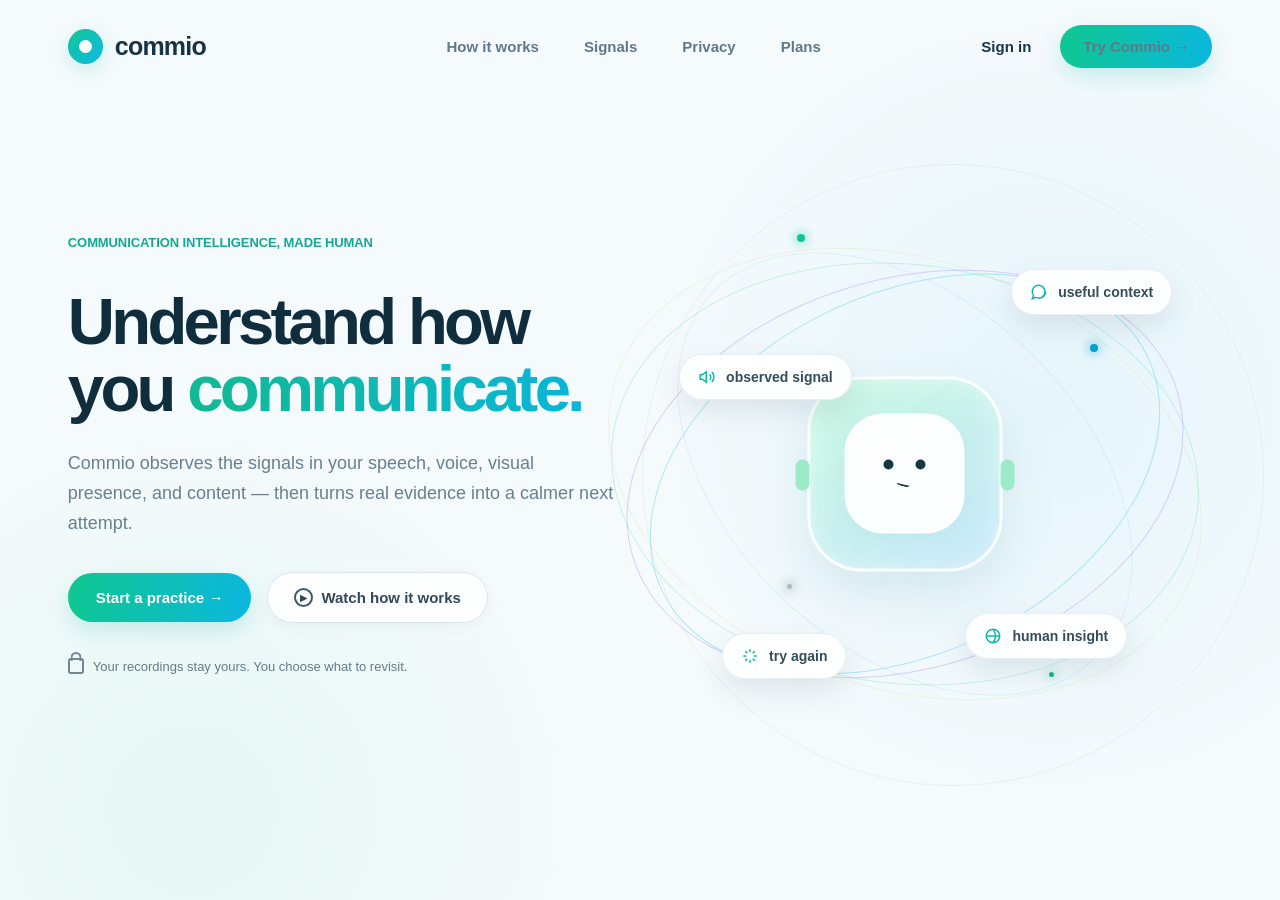
==== index.html @ 73429f64 "awel index" ====
<!DOCTYPE html>
<html lang="en">
<head>
  <meta charset="UTF-8" />
  <meta name="viewport" content="width=device-width, initial-scale=1.0" />

  <title>Commio — Communication Intelligence</title>

  <style>
    /* =========================================================
       RESET
    ========================================================= */

    * {
      margin: 0;
      padding: 0;
      box-sizing: border-box;
    }

    html {
      scroll-behavior: smooth;
    }

    body {
      font-family:
        Inter,
        -apple-system,
        BlinkMacSystemFont,
        "Segoe UI",
        Roboto,
        Helvetica,
        Arial,
        sans-serif;

      background: #f4f9fc;
      color: #102d3d;
      min-height: 100vh;
      overflow-x: hidden;
    }

    button,
    a {
      font: inherit;
    }

    button {
      border: none;
    }

    a {
      text-decoration: none;
      color: inherit;
    }


    /* =========================================================
       PAGE BACKGROUND
    ========================================================= */

    .page {
      min-height: 100vh;
      position: relative;
      overflow: hidden;

      background:
        radial-gradient(
          circle at 82% 45%,
          rgba(116, 210, 247, 0.12),
          transparent 34%
        ),
        radial-gradient(
          circle at 15% 90%,
          rgba(53, 220, 168, 0.08),
          transparent 28%
        ),
        #f5fafc;
    }


    /* =========================================================
       NAVIGATION
    ========================================================= */

    .navbar {
      height: 92px;
      width: 100%;

      display: flex;
      align-items: center;
      justify-content: space-between;

      padding: 0 5.3%;

      position: relative;
      z-index: 20;
    }

    .logo {
      display: flex;
      align-items: center;
      gap: 12px;

      font-size: 25px;
      font-weight: 750;
      letter-spacing: -0.8px;

      color: #173445;
    }

    .logo-mark {
      width: 35px;
      height: 35px;

      border-radius: 50%;

      background: linear-gradient(
        135deg,
        #10c796,
        #10b8e4
      );

      display: flex;
      align-items: center;
      justify-content: center;

      box-shadow:
        0 6px 18px rgba(18, 188, 173, 0.2);
    }

    .logo-mark::after {
      content: "";
      width: 13px;
      height: 13px;

      border-radius: 50%;
      background: white;
    }

    .nav-center {
      display: flex;
      align-items: center;
      gap: 45px;

      margin-left: 80px;
    }

    .nav-center a,
    .nav-right a {
      color: #617887;
      font-size: 15px;
      font-weight: 550;

      transition:
        color 0.2s ease,
        transform 0.2s ease;
    }

    .nav-center a:hover,
    .nav-right .signin:hover {
      color: #13aeae;
      transform: translateY(-1px);
    }

    .nav-right {
      display: flex;
      align-items: center;
      gap: 29px;
    }

    .nav-right .signin {
      color: #183547;
      font-weight: 650;
    }


    /* =========================================================
       BUTTONS
    ========================================================= */

    .btn {
      display: inline-flex;
      align-items: center;
      justify-content: center;
      gap: 8px;

      border-radius: 999px;

      cursor: pointer;

      transition:
        transform 0.2s ease,
        box-shadow 0.2s ease;
    }

    .btn:hover {
      transform: translateY(-2px);
    }

    .btn-primary {
      color: white;

      background: linear-gradient(
        100deg,
        #0fc78f 0%,
        #0bb7df 100%
      );

      box-shadow:
        0 9px 22px rgba(14, 183, 175, 0.19);
    }

    .btn-primary:hover {
      box-shadow:
        0 13px 30px rgba(14, 183, 175, 0.27);
    }

    .nav-cta {
      padding: 13px 23px;
      font-size: 14px;
      font-weight: 700;
    }


    /* =========================================================
       HERO
    ========================================================= */

    .hero {
      width: 100%;
      min-height: calc(100vh - 92px);

      display: grid;
      grid-template-columns: 48% 52%;
      align-items: center;

      padding:
        25px 5.3%
        70px;

      position: relative;
    }

    .hero-content {
      position: relative;
      z-index: 5;

      max-width: 700px;

      padding-bottom: 40px;
    }

    .eyebrow {
      display: inline-block;

      margin-bottom: 38px;

      color: #12a993;

      font-size: 13px;
      font-weight: 800;

      letter-spacing: -0.1px;
      text-transform: uppercase;
    }

    .hero-title {
      color: #102d3d;

      font-size: clamp(
        54px,
        5.1vw,
        76px
      );

      line-height: 1.03;

      letter-spacing: -3.7px;

      font-weight: 760;

      max-width: 680px;

      margin-bottom: 27px;
    }

    .hero-title .highlight {
      background:
        linear-gradient(
          90deg,
          #13b992 0%,
          #08b6d7 100%
        );

      -webkit-background-clip: text;
      background-clip: text;

      -webkit-text-fill-color: transparent;
    }

    .hero-description {
      color: #68808e;

      font-size: 18px;
      line-height: 1.65;

      max-width: 670px;

      margin-bottom: 34px;
    }

    .hero-actions {
      display: flex;
      align-items: center;
      gap: 16px;

      margin-bottom: 35px;
    }

    .start-btn {
      padding: 16px 28px;

      font-size: 15px;
      font-weight: 700;
    }

    .watch-btn {
      padding: 15px 26px;

      background: rgba(255,255,255,0.8);

      color: #304957;

      border: 1px solid #d9e5eb;

      box-shadow:
        0 4px 14px rgba(38, 70, 86, 0.05);

      font-size: 15px;
      font-weight: 650;
    }

    .watch-btn:hover {
      box-shadow:
        0 8px 22px rgba(38, 70, 86, 0.09);
    }

    .play-icon {
      width: 19px;
      height: 19px;

      border-radius: 50%;

      border: 2px solid #405965;

      display: inline-flex;
      align-items: center;
      justify-content: center;

      font-size: 9px;
    }

    .privacy-note {
      display: flex;
      align-items: center;
      gap: 9px;

      color: #657b88;

      font-size: 13px;
    }

    .lock-icon {
      width: 16px;
      height: 16px;

      position: relative;

      border: 2px solid #718691;
      border-radius: 3px;
    }

    .lock-icon::before {
      content: "";

      position: absolute;

      width: 7px;
      height: 7px;

      border: 2px solid #718691;
      border-bottom: 0;

      border-radius: 7px 7px 0 0;

      left: 50%;
      top: -8px;

      transform: translateX(-50%);
    }


    /* =========================================================
       VISUAL / ORBIT
    ========================================================= */

    .hero-visual {
      height: 690px;

      position: relative;

      display: flex;
      align-items: center;
      justify-content: center;

      z-index: 2;
    }

    .orbit-system {
      width: 690px;
      height: 690px;

      position: relative;

      transform: translateX(-10px);
    }

    /* large subtle background circle */

    .orbit-system::before {
      content: "";

      position: absolute;

      width: 620px;
      height: 620px;

      border-radius: 50%;

      left: 35px;
      top: 35px;

      border: 1px solid rgba(180, 211, 222, 0.25);
    }

    /* =========================================================
       ORBIT LINES
    ========================================================= */

    .orbit {
      position: absolute;

      left: 50%;
      top: 50%;

      border-radius: 50%;

      transform:
        translate(-50%, -50%)
        rotate(-22deg);

      border: 1.5px solid;
    }

    .orbit-1 {
      width: 540px;
      height: 360px;

      border-color: rgba(70, 201, 238, 0.4);

      transform:
        translate(-50%, -50%)
        rotate(-26deg);
    }

    .orbit-2 {
      width: 570px;
      height: 390px;

      border-color: rgba(161, 115, 242, 0.32);

      transform:
        translate(-50%, -50%)
        rotate(-17deg);
    }

    .orbit-3 {
      width: 590px;
      height: 420px;

      border-color: rgba(57, 210, 160, 0.23);

      transform:
        translate(-50%, -50%)
        rotate(7deg);
    }

    .orbit-4 {
      width: 610px;
      height: 430px;

      border-color: rgba(201, 215, 122, 0.21);

      transform:
        translate(-50%, -50%)
        rotate(19deg);
    }

    .orbit-5 {
      width: 530px;
      height: 350px;

      border-color: rgba(107, 196, 238, 0.17);

      transform:
        translate(-50%, -50%)
        rotate(43deg);
    }


    /* =========================================================
       ORBIT DOTS
    ========================================================= */

    .dot {
      width: 8px;
      height: 8px;

      position: absolute;

      border-radius: 50%;

      box-shadow:
        0 0 12px currentColor;
    }

    .dot-green {
      color: #0fc69a;
      background: #0fc69a;

      top: 105px;
      left: 190px;
    }

    .dot-blue {
      color: #079fd4;
      background: #079fd4;

      top: 215px;
      right: 104px;
    }

    .dot-small {
      width: 5px;
      height: 5px;

      color: #0db98d;
      background: #0db98d;

      right: 148px;
      bottom: 142px;
    }

    .dot-gray {
      width: 5px;
      height: 5px;

      background: #aabdc6;

      left: 180px;
      bottom: 230px;
    }


    /* =========================================================
       BOT
    ========================================================= */

    .bot {
      width: 195px;
      height: 195px;

      position: absolute;

      top: 50%;
      left: 50%;

      transform:
        translate(-50%, -50%);

      border-radius: 54px;

      background:
        linear-gradient(
          145deg,
          rgba(199, 249, 225, 0.96),
          rgba(197, 231, 250, 0.98)
        );

      border: 3px solid rgba(255,255,255,0.92);

      box-shadow:
        0 22px 50px rgba(81, 165, 184, 0.18),
        inset 0 0 25px rgba(255,255,255,0.45);

      display: flex;
      align-items: center;
      justify-content: center;
    }

    .bot-face {
      width: 120px;
      height: 120px;

      border-radius: 38px;

      background: rgba(255,255,255,0.92);

      display: flex;
      align-items: center;
      justify-content: center;

      position: relative;

      box-shadow:
        0 4px 15px rgba(71, 133, 149, 0.06);
    }

    .eye {
      position: absolute;

      width: 10px;
      height: 10px;

      border-radius: 50%;

      background: #173644;

      top: 46px;
    }

    .eye.left {
      left: 39px;
    }

    .eye.right {
      right: 39px;
    }

    .mouth {
      position: absolute;

      width: 14px;
      height: 5px;

      top: 68px;
      left: 52px;

      border-bottom: 2px solid #173644;

      transform: rotate(13deg);

      border-radius: 50%;
    }

    .bot-ear {
      position: absolute;

      width: 14px;
      height: 31px;

      top: 80px;

      border-radius: 9px;

      background: #9cebc8;
    }

    .bot-ear.left {
      left: -15px;
    }

    .bot-ear.right {
      right: -15px;
    }


    /* =========================================================
       FLOATING LABELS
    ========================================================= */

    .floating-label {
      position: absolute;

      display: flex;
      align-items: center;
      gap: 10px;

      padding: 13px 18px;

      border-radius: 999px;

      background: rgba(255,255,255,0.9);

      border: 1px solid rgba(226,236,241,0.8);

      box-shadow:
        0 12px 28px rgba(61, 94, 108, 0.12);

      backdrop-filter: blur(10px);

      color: #354c59;

      font-size: 14px;
      font-weight: 650;

      white-space: nowrap;

      z-index: 10;

      animation: float 5s ease-in-out infinite;
    }

    .floating-label svg {
      width: 18px;
      height: 18px;

      stroke: #0db8a5;
    }

    .label-signal {
      left: 72px;
      top: 225px;

      animation-delay: -1s;
    }

    .label-context {
      right: 30px;
      top: 140px;

      animation-delay: -2s;
    }

    .label-again {
      left: 115px;
      bottom: 140px;

      animation-delay: -3s;
    }

    .label-insight {
      right: 75px;
      bottom: 160px;

      animation-delay: -4s;
    }

    @keyframes float {
      0%, 100% {
        transform: translateY(0);
      }

      50% {
        transform: translateY(-7px);
      }
    }


    /* =========================================================
       MOBILE MENU
    ========================================================= */

    .mobile-menu {
      display: none;

      width: 42px;
      height: 42px;

      border-radius: 50%;

      background: white;

      border: 1px solid #dce8ed;

      align-items: center;
      justify-content: center;

      cursor: pointer;
    }

    .mobile-menu span,
    .mobile-menu span::before,
    .mobile-menu span::after {
      content: "";

      display: block;

      width: 18px;
      height: 2px;

      background: #294655;

      position: relative;
    }

    .mobile-menu span::before {
      position: absolute;
      top: -6px;
    }

    .mobile-menu span::after {
      position: absolute;
      top: 6px;
    }


    /* =========================================================
       RESPONSIVE
    ========================================================= */

    @media (max-width: 1200px) {

      .navbar {
        padding: 0 4%;
      }

      .hero {
        padding-left: 4%;
        padding-right: 4%;
      }

      .hero-title {
        font-size: 58px;
      }

      .hero-visual {
        transform: scale(0.85);
        transform-origin: center;
        margin-left: -50px;
      }

      .nav-center {
        gap: 28px;
        margin-left: 20px;
      }
    }


    @media (max-width: 950px) {

      .navbar {
        height: 78px;
      }

      .nav-center,
      .nav-right .signin {
        display: none;
      }

      .nav-right {
        margin-left: auto;
      }

      .mobile-menu {
        display: flex;
      }

      .hero {
        grid-template-columns: 1fr;

        padding-top: 60px;

        text-align: center;
      }

      .hero-content {
        max-width: 760px;

        margin: 0 auto;

        padding-bottom: 0;
      }

      .hero-title {
        margin-left: auto;
        margin-right: auto;

        font-size: clamp(48px, 8vw, 68px);
      }

      .hero-description {
        margin-left: auto;
        margin-right: auto;
      }

      .hero-actions {
        justify-content: center;
      }

      .privacy-note {
        justify-content: center;
      }

      .hero-visual {
        height: 550px;

        margin-top: -10px;
        margin-left: 0;

        transform: scale(0.82);
      }
    }


    @media (max-width: 600px) {

      .navbar {
        padding: 0 22px;
      }

      .logo {
        font-size: 21px;
      }

      .logo-mark {
        width: 31px;
        height: 31px;
      }

      .nav-cta {
        padding: 11px 17px;
        font-size: 13px;
      }

      .hero {
        padding:
          45px 22px
          50px;
      }

      .eyebrow {
        margin-bottom: 25px;

        font-size: 11px;
      }

      .hero-title {
        font-size: 45px;
        letter-spacing: -2.3px;
      }

      .hero-description {
        font-size: 16px;
      }

      .hero-actions {
        flex-direction: column;
      }

      .start-btn,
      .watch-btn {
        width: 100%;
        max-width: 310px;
      }

      .privacy-note {
        font-size: 12px;
      }

      .hero-visual {
        height: 430px;

        transform: scale(0.57);

        margin-top: -20px;
        margin-bottom: -50px;
      }

      .floating-label {
        font-size: 14px;
      }
    }
  </style>
</head>


<body>

  <div class="page">

    <!-- =====================================================
         NAVBAR
    ====================================================== -->

    <header class="navbar">

      <a href="#" class="logo">
        <span class="logo-mark"></span>
        <span>commio</span>
      </a>


      <nav class="nav-center">
        <a href="#how-it-works">How it works</a>
        <a href="#signals">Signals</a>
        <a href="#privacy">Privacy</a>
        <a href="#plans">Plans</a>
      </nav>


      <div class="nav-right">

        <a href="#signin" class="signin">
          Sign in
        </a>

        <a href="#start" class="btn btn-primary nav-cta">
          Try Commio →
        </a>

        <button class="mobile-menu" aria-label="Open menu">
          <span></span>
        </button>

      </div>

    </header>


    <!-- =====================================================
         HERO
    ====================================================== -->

    <main class="hero">

      <!-- LEFT SIDE -->

      <section class="hero-content">

        <div class="eyebrow">
          Communication intelligence, made human
        </div>


        <h1 class="hero-title">
          Understand how<br />
          you <span class="highlight">communicate.</span>
        </h1>


        <p class="hero-description">
          Commio observes the signals in your speech, voice,
          visual presence, and content — then turns real
          evidence into a calmer next attempt.
        </p>


        <div class="hero-actions">

          <a href="#start" class="btn btn-primary start-btn">
            Start a practice →
          </a>

          <button class="btn watch-btn" id="watchButton">
            <span class="play-icon">▶</span>
            Watch how it works
          </button>

        </div>


        <div class="privacy-note">

          <span class="lock-icon"></span>

          <span>
            Your recordings stay yours. You choose what to revisit.
          </span>

        </div>

      </section>



      <!-- RIGHT SIDE -->

      <section class="hero-visual">

        <div class="orbit-system">

          <!-- Orbit lines -->

          <div class="orbit orbit-1"></div>
          <div class="orbit orbit-2"></div>
          <div class="orbit orbit-3"></div>
          <div class="orbit orbit-4"></div>
          <div class="orbit orbit-5"></div>


          <!-- Dots -->

          <div class="dot dot-green"></div>
          <div class="dot dot-blue"></div>
          <div class="dot dot-small"></div>
          <div class="dot dot-gray"></div>


          <!-- AI CHARACTER -->

          <div class="bot">

            <div class="bot-ear left"></div>
            <div class="bot-ear right"></div>

            <div class="bot-face">

              <span class="eye left"></span>
              <span class="eye right"></span>

              <span class="mouth"></span>

            </div>

          </div>


          <!-- FLOATING SIGNAL -->

          <div class="floating-label label-signal">

            <svg
              viewBox="0 0 24 24"
              fill="none"
              stroke-width="2"
            >
              <path d="M11 5L6 9H3v6h3l5 4V5z"></path>
              <path d="M15.5 8.5a5 5 0 010 7"></path>
              <path d="M18.5 5.5a9 9 0 010 13"></path>
            </svg>

            <span>observed signal</span>

          </div>


          <!-- CONTEXT -->

          <div class="floating-label label-context">

            <svg
              viewBox="0 0 24 24"
              fill="none"
              stroke-width="2"
            >
              <path
                d="M21 11.5a8.38 8.38 0 01-9
                8.5 9.9 9.9 0 01-4-.8L3 21l1.8-4.2A8.5
                8.5 0 1112 20"
              ></path>

              <path d="M8 11h.01"></path>
              <path d="M12 11h.01"></path>
              <path d="M16 11h.01"></path>
            </svg>

            <span>useful context</span>

          </div>


          <!-- TRY AGAIN -->

          <div class="floating-label label-again">

            <svg
              viewBox="0 0 24 24"
              fill="none"
              stroke-width="2"
            >
              <path d="M12 3v4"></path>
              <path d="M12 17v4"></path>
              <path d="M3 12h4"></path>
              <path d="M17 12h4"></path>

              <path d="M5.6 5.6l2.8 2.8"></path>
              <path d="M15.6 15.6l2.8 2.8"></path>

              <path d="M18.4 5.6l-2.8 2.8"></path>
              <path d="M8.4 15.6l-2.8 2.8"></path>
            </svg>

            <span>try again</span>

          </div>


          <!-- HUMAN INSIGHT -->

          <div class="floating-label label-insight">

            <svg
              viewBox="0 0 24 24"
              fill="none"
              stroke-width="2"
            >
              <circle cx="12" cy="12" r="9"></circle>
              <path d="M3 12h18"></path>
              <path d="M12 3a14 14 0 010 18"></path>
            </svg>

            <span>human insight</span>

          </div>

        </div>

      </section>

    </main>

  </div>



  <!-- =======================================================
       JAVASCRIPT
  ======================================================== -->

  <script>

    // -------------------------------------------------------
    // Watch button
    // -------------------------------------------------------

    const watchButton =
      document.getElementById("watchButton");

    watchButton.addEventListener("click", () => {

      alert(
        "The product walkthrough would open here."
      );

    });


    // -------------------------------------------------------
    // Mobile menu
    // -------------------------------------------------------

    const mobileMenu =
      document.querySelector(".mobile-menu");

    const navCenter =
      document.querySelector(".nav-center");

    mobileMenu.addEventListener("click", () => {

      if (navCenter.style.display === "flex") {

        navCenter.style.display = "";

      } else {

        navCenter.style.display = "flex";

        navCenter.style.position = "absolute";
        navCenter.style.top = "78px";
        navCenter.style.left = "20px";
        navCenter.style.right = "20px";

        navCenter.style.padding = "20px";

        navCenter.style.borderRadius = "18px";

        navCenter.style.flexDirection = "column";
        navCenter.style.gap = "20px";

        navCenter.style.background =
          "rgba(255,255,255,0.95)";

        navCenter.style.boxShadow =
          "0 15px 40px rgba(30,70,90,0.12)";

      }

    });


    // -------------------------------------------------------
    // Small interactive movement on the orbit system
    // -------------------------------------------------------

    const orbitSystem =
      document.querySelector(".orbit-system");

    const labels =
      document.querySelectorAll(".floating-label");

    document.addEventListener("mousemove", (event) => {

      const x =
        (event.clientX / window.innerWidth - 0.5);

      const y =
        (event.clientY / window.innerHeight - 0.5);

      if (window.innerWidth > 950) {

        orbitSystem.style.transform =
          `translateX(-10px)
           translate(${x * 8}px, ${y * 6}px)`;

        labels.forEach((label, index) => {

          const amount =
            (index + 1) * 1.2;

          label.style.marginLeft =
            `${x * amount}px`;

          label.style.marginTop =
            `${y * amount}px`;

        });

      }

    });

  </script>

</body>
</html>
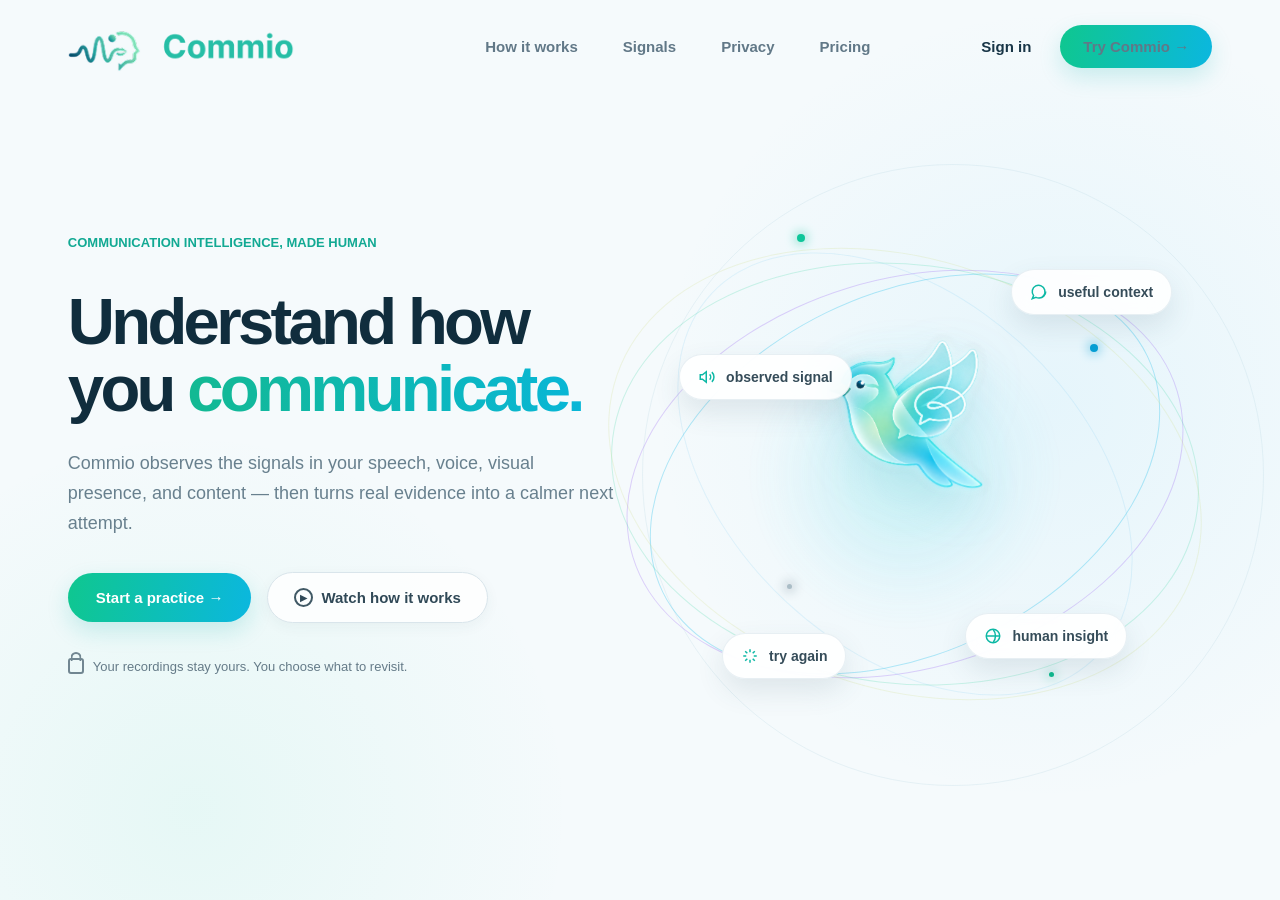
==== commit 70ae28ea: "laid out the pages(index,pricing,sign in,register and added logo in them) and linked them to dashboa" ====
--- a/index.html
+++ b/index.html
@@ -1,1335 +1,401 @@
 <!DOCTYPE html>
 <html lang="en">
+
 <head>
-  <meta charset="UTF-8" />
-  <meta name="viewport" content="width=device-width, initial-scale=1.0" />
-
-  <title>Commio — Communication Intelligence</title>
-
-  <style>
-    /* =========================================================
-       RESET
-    ========================================================= */
-
-    * {
-      margin: 0;
-      padding: 0;
-      box-sizing: border-box;
-    }
-
-    html {
-      scroll-behavior: smooth;
-    }
-
-    body {
-      font-family:
-        Inter,
-        -apple-system,
-        BlinkMacSystemFont,
-        "Segoe UI",
-        Roboto,
-        Helvetica,
-        Arial,
-        sans-serif;
-
-      background: #f4f9fc;
-      color: #102d3d;
-      min-height: 100vh;
-      overflow-x: hidden;
-    }
-
-    button,
-    a {
-      font: inherit;
-    }
-
-    button {
-      border: none;
-    }
-
-    a {
-      text-decoration: none;
-      color: inherit;
-    }
-
-
-    /* =========================================================
-       PAGE BACKGROUND
-    ========================================================= */
-
-    .page {
-      min-height: 100vh;
-      position: relative;
-      overflow: hidden;
-
-      background:
-        radial-gradient(
-          circle at 82% 45%,
-          rgba(116, 210, 247, 0.12),
-          transparent 34%
-        ),
-        radial-gradient(
-          circle at 15% 90%,
-          rgba(53, 220, 168, 0.08),
-          transparent 28%
-        ),
-        #f5fafc;
-    }
-
-
-    /* =========================================================
-       NAVIGATION
-    ========================================================= */
-
-    .navbar {
-      height: 92px;
-      width: 100%;
-
-      display: flex;
-      align-items: center;
-      justify-content: space-between;
-
-      padding: 0 5.3%;
-
-      position: relative;
-      z-index: 20;
-    }
-
-    .logo {
-      display: flex;
-      align-items: center;
-      gap: 12px;
-
-      font-size: 25px;
-      font-weight: 750;
-      letter-spacing: -0.8px;
-
-      color: #173445;
-    }
-
-    .logo-mark {
-      width: 35px;
-      height: 35px;
-
-      border-radius: 50%;
-
-      background: linear-gradient(
-        135deg,
-        #10c796,
-        #10b8e4
-      );
-
-      display: flex;
-      align-items: center;
-      justify-content: center;
-
-      box-shadow:
-        0 6px 18px rgba(18, 188, 173, 0.2);
-    }
-
-    .logo-mark::after {
-      content: "";
-      width: 13px;
-      height: 13px;
-
-      border-radius: 50%;
-      background: white;
-    }
-
-    .nav-center {
-      display: flex;
-      align-items: center;
-      gap: 45px;
-
-      margin-left: 80px;
-    }
-
-    .nav-center a,
-    .nav-right a {
-      color: #617887;
-      font-size: 15px;
-      font-weight: 550;
-
-      transition:
-        color 0.2s ease,
-        transform 0.2s ease;
-    }
-
-    .nav-center a:hover,
-    .nav-right .signin:hover {
-      color: #13aeae;
-      transform: translateY(-1px);
-    }
-
-    .nav-right {
-      display: flex;
-      align-items: center;
-      gap: 29px;
-    }
-
-    .nav-right .signin {
-      color: #183547;
-      font-weight: 650;
-    }
-
-
-    /* =========================================================
-       BUTTONS
-    ========================================================= */
-
-    .btn {
-      display: inline-flex;
-      align-items: center;
-      justify-content: center;
-      gap: 8px;
-
-      border-radius: 999px;
-
-      cursor: pointer;
-
-      transition:
-        transform 0.2s ease,
-        box-shadow 0.2s ease;
-    }
-
-    .btn:hover {
-      transform: translateY(-2px);
-    }
-
-    .btn-primary {
-      color: white;
-
-      background: linear-gradient(
-        100deg,
-        #0fc78f 0%,
-        #0bb7df 100%
-      );
-
-      box-shadow:
-        0 9px 22px rgba(14, 183, 175, 0.19);
-    }
-
-    .btn-primary:hover {
-      box-shadow:
-        0 13px 30px rgba(14, 183, 175, 0.27);
-    }
-
-    .nav-cta {
-      padding: 13px 23px;
-      font-size: 14px;
-      font-weight: 700;
-    }
-
-
-    /* =========================================================
-       HERO
-    ========================================================= */
-
-    .hero {
-      width: 100%;
-      min-height: calc(100vh - 92px);
-
-      display: grid;
-      grid-template-columns: 48% 52%;
-      align-items: center;
-
-      padding:
-        25px 5.3%
-        70px;
-
-      position: relative;
-    }
-
-    .hero-content {
-      position: relative;
-      z-index: 5;
-
-      max-width: 700px;
-
-      padding-bottom: 40px;
-    }
-
-    .eyebrow {
-      display: inline-block;
-
-      margin-bottom: 38px;
-
-      color: #12a993;
-
-      font-size: 13px;
-      font-weight: 800;
-
-      letter-spacing: -0.1px;
-      text-transform: uppercase;
-    }
-
-    .hero-title {
-      color: #102d3d;
-
-      font-size: clamp(
-        54px,
-        5.1vw,
-        76px
-      );
-
-      line-height: 1.03;
-
-      letter-spacing: -3.7px;
-
-      font-weight: 760;
-
-      max-width: 680px;
-
-      margin-bottom: 27px;
-    }
-
-    .hero-title .highlight {
-      background:
-        linear-gradient(
-          90deg,
-          #13b992 0%,
-          #08b6d7 100%
-        );
-
-      -webkit-background-clip: text;
-      background-clip: text;
-
-      -webkit-text-fill-color: transparent;
-    }
-
-    .hero-description {
-      color: #68808e;
-
-      font-size: 18px;
-      line-height: 1.65;
-
-      max-width: 670px;
-
-      margin-bottom: 34px;
-    }
-
-    .hero-actions {
-      display: flex;
-      align-items: center;
-      gap: 16px;
-
-      margin-bottom: 35px;
-    }
-
-    .start-btn {
-      padding: 16px 28px;
-
-      font-size: 15px;
-      font-weight: 700;
-    }
-
-    .watch-btn {
-      padding: 15px 26px;
-
-      background: rgba(255,255,255,0.8);
-
-      color: #304957;
-
-      border: 1px solid #d9e5eb;
-
-      box-shadow:
-        0 4px 14px rgba(38, 70, 86, 0.05);
-
-      font-size: 15px;
-      font-weight: 650;
-    }
-
-    .watch-btn:hover {
-      box-shadow:
-        0 8px 22px rgba(38, 70, 86, 0.09);
-    }
-
-    .play-icon {
-      width: 19px;
-      height: 19px;
-
-      border-radius: 50%;
-
-      border: 2px solid #405965;
-
-      display: inline-flex;
-      align-items: center;
-      justify-content: center;
-
-      font-size: 9px;
-    }
-
-    .privacy-note {
-      display: flex;
-      align-items: center;
-      gap: 9px;
-
-      color: #657b88;
-
-      font-size: 13px;
-    }
-
-    .lock-icon {
-      width: 16px;
-      height: 16px;
-
-      position: relative;
-
-      border: 2px solid #718691;
-      border-radius: 3px;
-    }
-
-    .lock-icon::before {
-      content: "";
-
-      position: absolute;
-
-      width: 7px;
-      height: 7px;
-
-      border: 2px solid #718691;
-      border-bottom: 0;
-
-      border-radius: 7px 7px 0 0;
-
-      left: 50%;
-      top: -8px;
-
-      transform: translateX(-50%);
-    }
-
-
-    /* =========================================================
-       VISUAL / ORBIT
-    ========================================================= */
-
-    .hero-visual {
-      height: 690px;
-
-      position: relative;
-
-      display: flex;
-      align-items: center;
-      justify-content: center;
-
-      z-index: 2;
-    }
-
-    .orbit-system {
-      width: 690px;
-      height: 690px;
-
-      position: relative;
-
-      transform: translateX(-10px);
-    }
-
-    /* large subtle background circle */
-
-    .orbit-system::before {
-      content: "";
-
-      position: absolute;
-
-      width: 620px;
-      height: 620px;
-
-      border-radius: 50%;
-
-      left: 35px;
-      top: 35px;
-
-      border: 1px solid rgba(180, 211, 222, 0.25);
-    }
-
-    /* =========================================================
-       ORBIT LINES
-    ========================================================= */
-
-    .orbit {
-      position: absolute;
-
-      left: 50%;
-      top: 50%;
-
-      border-radius: 50%;
-
-      transform:
-        translate(-50%, -50%)
-        rotate(-22deg);
-
-      border: 1.5px solid;
-    }
-
-    .orbit-1 {
-      width: 540px;
-      height: 360px;
-
-      border-color: rgba(70, 201, 238, 0.4);
-
-      transform:
-        translate(-50%, -50%)
-        rotate(-26deg);
-    }
-
-    .orbit-2 {
-      width: 570px;
-      height: 390px;
-
-      border-color: rgba(161, 115, 242, 0.32);
-
-      transform:
-        translate(-50%, -50%)
-        rotate(-17deg);
-    }
-
-    .orbit-3 {
-      width: 590px;
-      height: 420px;
-
-      border-color: rgba(57, 210, 160, 0.23);
-
-      transform:
-        translate(-50%, -50%)
-        rotate(7deg);
-    }
-
-    .orbit-4 {
-      width: 610px;
-      height: 430px;
-
-      border-color: rgba(201, 215, 122, 0.21);
-
-      transform:
-        translate(-50%, -50%)
-        rotate(19deg);
-    }
-
-    .orbit-5 {
-      width: 530px;
-      height: 350px;
-
-      border-color: rgba(107, 196, 238, 0.17);
-
-      transform:
-        translate(-50%, -50%)
-        rotate(43deg);
-    }
-
-
-    /* =========================================================
-       ORBIT DOTS
-    ========================================================= */
-
-    .dot {
-      width: 8px;
-      height: 8px;
-
-      position: absolute;
-
-      border-radius: 50%;
-
-      box-shadow:
-        0 0 12px currentColor;
-    }
-
-    .dot-green {
-      color: #0fc69a;
-      background: #0fc69a;
-
-      top: 105px;
-      left: 190px;
-    }
-
-    .dot-blue {
-      color: #079fd4;
-      background: #079fd4;
-
-      top: 215px;
-      right: 104px;
-    }
-
-    .dot-small {
-      width: 5px;
-      height: 5px;
-
-      color: #0db98d;
-      background: #0db98d;
-
-      right: 148px;
-      bottom: 142px;
-    }
-
-    .dot-gray {
-      width: 5px;
-      height: 5px;
-
-      background: #aabdc6;
-
-      left: 180px;
-      bottom: 230px;
-    }
-
-
-    /* =========================================================
-       BOT
-    ========================================================= */
-
-    .bot {
-      width: 195px;
-      height: 195px;
-
-      position: absolute;
-
-      top: 50%;
-      left: 50%;
-
-      transform:
-        translate(-50%, -50%);
-
-      border-radius: 54px;
-
-      background:
-        linear-gradient(
-          145deg,
-          rgba(199, 249, 225, 0.96),
-          rgba(197, 231, 250, 0.98)
-        );
-
-      border: 3px solid rgba(255,255,255,0.92);
-
-      box-shadow:
-        0 22px 50px rgba(81, 165, 184, 0.18),
-        inset 0 0 25px rgba(255,255,255,0.45);
-
-      display: flex;
-      align-items: center;
-      justify-content: center;
-    }
-
-    .bot-face {
-      width: 120px;
-      height: 120px;
-
-      border-radius: 38px;
-
-      background: rgba(255,255,255,0.92);
-
-      display: flex;
-      align-items: center;
-      justify-content: center;
-
-      position: relative;
-
-      box-shadow:
-        0 4px 15px rgba(71, 133, 149, 0.06);
-    }
-
-    .eye {
-      position: absolute;
-
-      width: 10px;
-      height: 10px;
-
-      border-radius: 50%;
-
-      background: #173644;
-
-      top: 46px;
-    }
-
-    .eye.left {
-      left: 39px;
-    }
-
-    .eye.right {
-      right: 39px;
-    }
-
-    .mouth {
-      position: absolute;
-
-      width: 14px;
-      height: 5px;
-
-      top: 68px;
-      left: 52px;
-
-      border-bottom: 2px solid #173644;
-
-      transform: rotate(13deg);
-
-      border-radius: 50%;
-    }
-
-    .bot-ear {
-      position: absolute;
-
-      width: 14px;
-      height: 31px;
-
-      top: 80px;
-
-      border-radius: 9px;
-
-      background: #9cebc8;
-    }
-
-    .bot-ear.left {
-      left: -15px;
-    }
-
-    .bot-ear.right {
-      right: -15px;
-    }
-
-
-    /* =========================================================
-       FLOATING LABELS
-    ========================================================= */
-
-    .floating-label {
-      position: absolute;
-
-      display: flex;
-      align-items: center;
-      gap: 10px;
-
-      padding: 13px 18px;
-
-      border-radius: 999px;
-
-      background: rgba(255,255,255,0.9);
-
-      border: 1px solid rgba(226,236,241,0.8);
-
-      box-shadow:
-        0 12px 28px rgba(61, 94, 108, 0.12);
-
-      backdrop-filter: blur(10px);
-
-      color: #354c59;
-
-      font-size: 14px;
-      font-weight: 650;
-
-      white-space: nowrap;
-
-      z-index: 10;
-
-      animation: float 5s ease-in-out infinite;
-    }
-
-    .floating-label svg {
-      width: 18px;
-      height: 18px;
-
-      stroke: #0db8a5;
-    }
-
-    .label-signal {
-      left: 72px;
-      top: 225px;
-
-      animation-delay: -1s;
-    }
-
-    .label-context {
-      right: 30px;
-      top: 140px;
-
-      animation-delay: -2s;
-    }
-
-    .label-again {
-      left: 115px;
-      bottom: 140px;
-
-      animation-delay: -3s;
-    }
-
-    .label-insight {
-      right: 75px;
-      bottom: 160px;
-
-      animation-delay: -4s;
-    }
-
-    @keyframes float {
-      0%, 100% {
-        transform: translateY(0);
-      }
-
-      50% {
-        transform: translateY(-7px);
-      }
-    }
-
-
-    /* =========================================================
-       MOBILE MENU
-    ========================================================= */
-
-    .mobile-menu {
-      display: none;
-
-      width: 42px;
-      height: 42px;
-
-      border-radius: 50%;
-
-      background: white;
-
-      border: 1px solid #dce8ed;
-
-      align-items: center;
-      justify-content: center;
-
-      cursor: pointer;
-    }
-
-    .mobile-menu span,
-    .mobile-menu span::before,
-    .mobile-menu span::after {
-      content: "";
-
-      display: block;
-
-      width: 18px;
-      height: 2px;
-
-      background: #294655;
-
-      position: relative;
-    }
-
-    .mobile-menu span::before {
-      position: absolute;
-      top: -6px;
-    }
-
-    .mobile-menu span::after {
-      position: absolute;
-      top: 6px;
-    }
-
-
-    /* =========================================================
-       RESPONSIVE
-    ========================================================= */
-
-    @media (max-width: 1200px) {
-
-      .navbar {
-        padding: 0 4%;
-      }
-
-      .hero {
-        padding-left: 4%;
-        padding-right: 4%;
-      }
-
-      .hero-title {
-        font-size: 58px;
-      }
-
-      .hero-visual {
-        transform: scale(0.85);
-        transform-origin: center;
-        margin-left: -50px;
-      }
-
-      .nav-center {
-        gap: 28px;
-        margin-left: 20px;
-      }
-    }
-
-
-    @media (max-width: 950px) {
-
-      .navbar {
-        height: 78px;
-      }
-
-      .nav-center,
-      .nav-right .signin {
-        display: none;
-      }
-
-      .nav-right {
-        margin-left: auto;
-      }
-
-      .mobile-menu {
-        display: flex;
-      }
-
-      .hero {
-        grid-template-columns: 1fr;
-
-        padding-top: 60px;
-
-        text-align: center;
-      }
-
-      .hero-content {
-        max-width: 760px;
-
-        margin: 0 auto;
-
-        padding-bottom: 0;
-      }
-
-      .hero-title {
-        margin-left: auto;
-        margin-right: auto;
-
-        font-size: clamp(48px, 8vw, 68px);
-      }
-
-      .hero-description {
-        margin-left: auto;
-        margin-right: auto;
-      }
-
-      .hero-actions {
-        justify-content: center;
-      }
-
-      .privacy-note {
-        justify-content: center;
-      }
-
-      .hero-visual {
-        height: 550px;
-
-        margin-top: -10px;
-        margin-left: 0;
-
-        transform: scale(0.82);
-      }
-    }
-
-
-    @media (max-width: 600px) {
-
-      .navbar {
-        padding: 0 22px;
-      }
-
-      .logo {
-        font-size: 21px;
-      }
-
-      .logo-mark {
-        width: 31px;
-        height: 31px;
-      }
-
-      .nav-cta {
-        padding: 11px 17px;
-        font-size: 13px;
-      }
-
-      .hero {
-        padding:
-          45px 22px
-          50px;
-      }
-
-      .eyebrow {
-        margin-bottom: 25px;
-
-        font-size: 11px;
-      }
-
-      .hero-title {
-        font-size: 45px;
-        letter-spacing: -2.3px;
-      }
-
-      .hero-description {
-        font-size: 16px;
-      }
-
-      .hero-actions {
-        flex-direction: column;
-      }
-
-      .start-btn,
-      .watch-btn {
-        width: 100%;
-        max-width: 310px;
-      }
-
-      .privacy-note {
-        font-size: 12px;
-      }
-
-      .hero-visual {
-        height: 430px;
-
-        transform: scale(0.57);
-
-        margin-top: -20px;
-        margin-bottom: -50px;
-      }
-
-      .floating-label {
-        font-size: 14px;
-      }
-    }
-  </style>
+    <meta charset="UTF-8">
+    <meta name="viewport" content="width=device-width, initial-scale=1.0">
+
+    <title>Commio — Communication Intelligence</title>
+
+    <link rel="stylesheet" href="style.css">
 </head>
 
-
 <body>
 
-  <div class="page">
-
-    <!-- =====================================================
-         NAVBAR
-    ====================================================== -->
-
-    <header class="navbar">
-
-      <a href="#" class="logo">
-        <span class="logo-mark"></span>
-        <span>commio</span>
-      </a>
-
-
-      <nav class="nav-center">
-        <a href="#how-it-works">How it works</a>
-        <a href="#signals">Signals</a>
-        <a href="#privacy">Privacy</a>
-        <a href="#plans">Plans</a>
-      </nav>
-
-
-      <div class="nav-right">
-
-        <a href="#signin" class="signin">
-          Sign in
-        </a>
-
-        <a href="#start" class="btn btn-primary nav-cta">
-          Try Commio →
-        </a>
-
-        <button class="mobile-menu" aria-label="Open menu">
-          <span></span>
-        </button>
-
-      </div>
-
-    </header>
-
-
-    <!-- =====================================================
-         HERO
-    ====================================================== -->
-
-    <main class="hero">
-
-      <!-- LEFT SIDE -->
-
-      <section class="hero-content">
-
-        <div class="eyebrow">
-          Communication intelligence, made human
-        </div>
-
-
-        <h1 class="hero-title">
-          Understand how<br />
-          you <span class="highlight">communicate.</span>
-        </h1>
-
-
-        <p class="hero-description">
-          Commio observes the signals in your speech, voice,
-          visual presence, and content — then turns real
-          evidence into a calmer next attempt.
-        </p>
-
-
-        <div class="hero-actions">
-
-          <a href="#start" class="btn btn-primary start-btn">
-            Start a practice →
-          </a>
-
-          <button class="btn watch-btn" id="watchButton">
-            <span class="play-icon">▶</span>
-            Watch how it works
-          </button>
-
-        </div>
-
-
-        <div class="privacy-note">
-
-          <span class="lock-icon"></span>
-
-          <span>
-            Your recordings stay yours. You choose what to revisit.
-          </span>
-
-        </div>
-
-      </section>
-
-
-
-      <!-- RIGHT SIDE -->
-
-      <section class="hero-visual">
-
-        <div class="orbit-system">
-
-          <!-- Orbit lines -->
-
-          <div class="orbit orbit-1"></div>
-          <div class="orbit orbit-2"></div>
-          <div class="orbit orbit-3"></div>
-          <div class="orbit orbit-4"></div>
-          <div class="orbit orbit-5"></div>
-
-
-          <!-- Dots -->
-
-          <div class="dot dot-green"></div>
-          <div class="dot dot-blue"></div>
-          <div class="dot dot-small"></div>
-          <div class="dot dot-gray"></div>
-
-
-          <!-- AI CHARACTER -->
-
-          <div class="bot">
-
-            <div class="bot-ear left"></div>
-            <div class="bot-ear right"></div>
-
-            <div class="bot-face">
-
-              <span class="eye left"></span>
-              <span class="eye right"></span>
-
-              <span class="mouth"></span>
+    <div class="page">
+
+        <!-- =====================================================
+             NAVIGATION
+        ====================================================== -->
+
+        <header class="navbar">
+
+            <a href="index.html" class="logo">
+                <img src="logo.png" alt="Commio" class="site-logo">
+            </a>
+
+
+            <nav class="nav-center">
+
+                <a href="#how-it-works">
+                    How it works
+                </a>
+
+                <a href="#signals">
+                    Signals
+                </a>
+
+                <a href="#privacy">
+                    Privacy
+                </a>
+
+                <a href="pricing.html">
+                    Pricing
+                </a>
+
+            </nav>
+
+
+            <div class="nav-right">
+
+                <a href="signin.html" class="signin">
+                    Sign in
+                </a>
+
+                <a href="signin.html" class="btn btn-primary nav-cta">
+                    Try Commio →
+                </a>
+
+                <button
+                    class="mobile-menu"
+                    id="mobileMenu"
+                    aria-label="Open menu"
+                >
+                    <span></span>
+                </button>
 
             </div>
 
-          </div>
-
-
-          <!-- FLOATING SIGNAL -->
-
-          <div class="floating-label label-signal">
-
-            <svg
-              viewBox="0 0 24 24"
-              fill="none"
-              stroke-width="2"
-            >
-              <path d="M11 5L6 9H3v6h3l5 4V5z"></path>
-              <path d="M15.5 8.5a5 5 0 010 7"></path>
-              <path d="M18.5 5.5a9 9 0 010 13"></path>
-            </svg>
-
-            <span>observed signal</span>
-
-          </div>
-
-
-          <!-- CONTEXT -->
-
-          <div class="floating-label label-context">
-
-            <svg
-              viewBox="0 0 24 24"
-              fill="none"
-              stroke-width="2"
-            >
-              <path
-                d="M21 11.5a8.38 8.38 0 01-9
-                8.5 9.9 9.9 0 01-4-.8L3 21l1.8-4.2A8.5
-                8.5 0 1112 20"
-              ></path>
-
-              <path d="M8 11h.01"></path>
-              <path d="M12 11h.01"></path>
-              <path d="M16 11h.01"></path>
-            </svg>
-
-            <span>useful context</span>
-
-          </div>
-
-
-          <!-- TRY AGAIN -->
-
-          <div class="floating-label label-again">
-
-            <svg
-              viewBox="0 0 24 24"
-              fill="none"
-              stroke-width="2"
-            >
-              <path d="M12 3v4"></path>
-              <path d="M12 17v4"></path>
-              <path d="M3 12h4"></path>
-              <path d="M17 12h4"></path>
-
-              <path d="M5.6 5.6l2.8 2.8"></path>
-              <path d="M15.6 15.6l2.8 2.8"></path>
-
-              <path d="M18.4 5.6l-2.8 2.8"></path>
-              <path d="M8.4 15.6l-2.8 2.8"></path>
-            </svg>
-
-            <span>try again</span>
-
-          </div>
-
-
-          <!-- HUMAN INSIGHT -->
-
-          <div class="floating-label label-insight">
-
-            <svg
-              viewBox="0 0 24 24"
-              fill="none"
-              stroke-width="2"
-            >
-              <circle cx="12" cy="12" r="9"></circle>
-              <path d="M3 12h18"></path>
-              <path d="M12 3a14 14 0 010 18"></path>
-            </svg>
-
-            <span>human insight</span>
-
-          </div>
-
-        </div>
-
-      </section>
-
-    </main>
-
-  </div>
-
-
-
-  <!-- =======================================================
-       JAVASCRIPT
-  ======================================================== -->
-
-  <script>
-
-    // -------------------------------------------------------
-    // Watch button
-    // -------------------------------------------------------
-
-    const watchButton =
-      document.getElementById("watchButton");
-
-    watchButton.addEventListener("click", () => {
-
-      alert(
-        "The product walkthrough would open here."
-      );
-
-    });
-
-
-    // -------------------------------------------------------
-    // Mobile menu
-    // -------------------------------------------------------
-
-    const mobileMenu =
-      document.querySelector(".mobile-menu");
-
-    const navCenter =
-      document.querySelector(".nav-center");
-
-    mobileMenu.addEventListener("click", () => {
-
-      if (navCenter.style.display === "flex") {
-
-        navCenter.style.display = "";
-
-      } else {
-
-        navCenter.style.display = "flex";
-
-        navCenter.style.position = "absolute";
-        navCenter.style.top = "78px";
-        navCenter.style.left = "20px";
-        navCenter.style.right = "20px";
-
-        navCenter.style.padding = "20px";
-
-        navCenter.style.borderRadius = "18px";
-
-        navCenter.style.flexDirection = "column";
-        navCenter.style.gap = "20px";
-
-        navCenter.style.background =
-          "rgba(255,255,255,0.95)";
-
-        navCenter.style.boxShadow =
-          "0 15px 40px rgba(30,70,90,0.12)";
-
-      }
-
-    });
-
-
-    // -------------------------------------------------------
-    // Small interactive movement on the orbit system
-    // -------------------------------------------------------
-
-    const orbitSystem =
-      document.querySelector(".orbit-system");
-
-    const labels =
-      document.querySelectorAll(".floating-label");
-
-    document.addEventListener("mousemove", (event) => {
-
-      const x =
-        (event.clientX / window.innerWidth - 0.5);
-
-      const y =
-        (event.clientY / window.innerHeight - 0.5);
-
-      if (window.innerWidth > 950) {
-
-        orbitSystem.style.transform =
-          `translateX(-10px)
-           translate(${x * 8}px, ${y * 6}px)`;
-
-        labels.forEach((label, index) => {
-
-          const amount =
-            (index + 1) * 1.2;
-
-          label.style.marginLeft =
-            `${x * amount}px`;
-
-          label.style.marginTop =
-            `${y * amount}px`;
-
-        });
-
-      }
-
-    });
-
-  </script>
+        </header>
+
+
+
+        <!-- =====================================================
+             HERO
+        ====================================================== -->
+
+        <main class="hero">
+
+
+            <!-- =================================================
+                 LEFT SIDE
+            ================================================== -->
+
+            <section class="hero-content">
+
+                <div class="eyebrow">
+                    COMMUNICATION INTELLIGENCE, MADE HUMAN
+                </div>
+
+
+                <h1 class="hero-title">
+
+                    Understand how<br>
+
+                    you
+                    <span class="highlight">
+                        communicate.
+                    </span>
+
+                </h1>
+
+
+                <p class="hero-description">
+
+                    Commio observes the signals in your speech,
+                    voice, visual presence, and content — then
+                    turns real evidence into a calmer next attempt.
+
+                </p>
+
+
+                <div class="hero-actions">
+
+                    <a
+                        href="#start"
+                        class="btn btn-primary start-btn"
+                    >
+                        Start a practice →
+                    </a>
+
+
+                    <button
+                        class="btn watch-btn"
+                        id="watchButton"
+                    >
+
+                        <span class="play-icon">
+                            ▶
+                        </span>
+
+                        Watch how it works
+
+                    </button>
+
+                </div>
+
+
+                <div class="privacy-note">
+
+                    <span class="lock-icon"></span>
+
+                    <span>
+                        Your recordings stay yours.
+                        You choose what to revisit.
+                    </span>
+
+                </div>
+
+            </section>
+
+
+
+            <!-- =================================================
+                 RIGHT SIDE — INTERACTIVE BIRD
+            ================================================== -->
+
+            <section class="hero-visual">
+
+                <div class="orbit-system">
+
+
+                    <!-- =========================================
+                         ORBIT LINES
+                    ========================================== -->
+
+                    <div class="orbit orbit-1"></div>
+
+                    <div class="orbit orbit-2"></div>
+
+                    <div class="orbit orbit-3"></div>
+
+                    <div class="orbit orbit-4"></div>
+
+                    <div class="orbit orbit-5"></div>
+
+
+
+                    <!-- =========================================
+                         ORBIT DOTS
+                    ========================================== -->
+
+                    <div class="dot dot-green"></div>
+
+                    <div class="dot dot-blue"></div>
+
+                    <div class="dot dot-small"></div>
+
+                    <div class="dot dot-gray"></div>
+
+
+
+                    <!-- =========================================
+                         BIRD
+                    ========================================== -->
+
+                    <div
+                        class="bird-character"
+                        id="birdCharacter"
+                    >
+
+                        <div class="bird-glow"></div>
+
+
+                        <!-- Main bird -->
+
+                        <img
+                            src="commio-bird.png"
+                            class="bird-base"
+                            alt="Commio bird"
+                        >
+
+
+                        <!-- Extra copies used to create
+                             the wing animation -->
+
+                        <img
+                            src="commio-bird.png"
+                            class="bird-wing bird-wing-back"
+                            alt=""
+                            aria-hidden="true"
+                        >
+
+                        <img
+                            src="commio-bird.png"
+                            class="bird-wing bird-wing-front"
+                            alt=""
+                            aria-hidden="true"
+                        >
+
+                    </div>
+
+
+
+                    <!-- =========================================
+                         FLOATING LABEL — OBSERVED SIGNAL
+                    ========================================== -->
+
+                    <div class="floating-label label-signal">
+
+                        <svg
+                            viewBox="0 0 24 24"
+                            fill="none"
+                            stroke="currentColor"
+                            stroke-width="2"
+                        >
+
+                            <path
+                                d="M11 5L6 9H3v6h3l5 4V5z"
+                            ></path>
+
+                            <path
+                                d="M15.5 8.5a5 5 0 010 7"
+                            ></path>
+
+                            <path
+                                d="M18.5 5.5a9 9 0 010 13"
+                            ></path>
+
+                        </svg>
+
+                        <span>
+                            observed signal
+                        </span>
+
+                    </div>
+
+
+
+                    <!-- =========================================
+                         FLOATING LABEL — USEFUL CONTEXT
+                    ========================================== -->
+
+                    <div class="floating-label label-context">
+
+                        <svg
+                            viewBox="0 0 24 24"
+                            fill="none"
+                            stroke="currentColor"
+                            stroke-width="2"
+                        >
+
+                            <path
+                                d="M21 11.5a8.38 8.38 0 01-9
+                                8.5 9.9 9.9 0 01-4-.8L3 21l1.8-4.2A8.5
+                                8.5 0 1112 20"
+                            ></path>
+
+                            <path d="M8 11h.01"></path>
+
+                            <path d="M12 11h.01"></path>
+
+                            <path d="M16 11h.01"></path>
+
+                        </svg>
+
+                        <span>
+                            useful context
+                        </span>
+
+                    </div>
+
+
+
+                    <!-- =========================================
+                         FLOATING LABEL — TRY AGAIN
+                    ========================================== -->
+
+                    <div class="floating-label label-again">
+
+                        <svg
+                            viewBox="0 0 24 24"
+                            fill="none"
+                            stroke="currentColor"
+                            stroke-width="2"
+                        >
+
+                            <path d="M12 3v4"></path>
+
+                            <path d="M12 17v4"></path>
+
+                            <path d="M3 12h4"></path>
+
+                            <path d="M17 12h4"></path>
+
+                            <path
+                                d="M5.6 5.6l2.8 2.8"
+                            ></path>
+
+                            <path
+                                d="M15.6 15.6l2.8 2.8"
+                            ></path>
+
+                            <path
+                                d="M18.4 5.6l-2.8 2.8"
+                            ></path>
+
+                            <path
+                                d="M8.4 15.6l-2.8 2.8"
+                            ></path>
+
+                        </svg>
+
+                        <span>
+                            try again
+                        </span>
+
+                    </div>
+
+
+
+                    <!-- =========================================
+                         FLOATING LABEL — HUMAN INSIGHT
+                    ========================================== -->
+
+                    <div class="floating-label label-insight">
+
+                        <svg
+                            viewBox="0 0 24 24"
+                            fill="none"
+                            stroke="currentColor"
+                            stroke-width="2"
+                        >
+
+                            <circle
+                                cx="12"
+                                cy="12"
+                                r="9"
+                            ></circle>
+
+                            <path
+                                d="M3 12h18"
+                            ></path>
+
+                            <path
+                                d="M12 3a14 14 0 010 18"
+                            ></path>
+
+                        </svg>
+
+                        <span>
+                            human insight
+                        </span>
+
+                    </div>
+
+                </div>
+
+            </section>
+
+        </main>
+
+    </div>
+
+
+    <!-- JavaScript -->
+
+    <script src="script.js"></script>
 
 </body>
+
 </html>
--- a/style.css
+++ b/style.css
@@ -0,0 +1,772 @@
+/* =========================================================
+   RESET
+========================================================= */
+
+* { margin: 0; padding: 0; box-sizing: border-box; }
+
+html { scroll-behavior: smooth; }
+
+body {
+    font-family: Inter, -apple-system, BlinkMacSystemFont, "Segoe UI", Roboto, Helvetica, Arial, sans-serif;
+    color: #102d3d;
+    background: #f5fafc;
+    min-height: 100vh;
+    overflow-x: hidden;
+}
+
+a { text-decoration: none; color: inherit; }
+
+button { font: inherit; border: none; }
+
+
+/* =========================================================
+   PAGE
+========================================================= */
+
+.page {
+    min-height: 100vh;
+    position: relative;
+    overflow: hidden;
+    background:
+        radial-gradient(circle at 82% 45%, rgba(116, 210, 247, 0.12), transparent 34%),
+        radial-gradient(circle at 15% 90%, rgba(53, 220, 168, 0.08), transparent 28%),
+        #f5fafc;
+}
+
+
+/* =========================================================
+   NAVBAR
+========================================================= */
+
+.navbar {
+    width: 100%;
+    height: 92px;
+    padding: 0 5.3%;
+    display: flex;
+    align-items: center;
+    justify-content: space-between;
+    position: relative;
+    z-index: 30;
+}
+
+.logo {
+    display: flex;
+    align-items: center;
+    gap: 12px;
+    color: #173445;
+    font-size: 25px;
+    font-weight: 750;
+    letter-spacing: -0.8px;
+}
+
+.logo-mark {
+    width: 35px;
+    height: 35px;
+    border-radius: 50%;
+    background: linear-gradient(135deg, #10c796, #10b8e4);
+    display: flex;
+    align-items: center;
+    justify-content: center;
+    box-shadow: 0 6px 18px rgba(18, 188, 173, 0.2);
+}
+
+.logo-mark::after {
+    content: "";
+    width: 13px;
+    height: 13px;
+    border-radius: 50%;
+    background: white;
+}
+
+.nav-center {
+    display: flex;
+    align-items: center;
+    gap: 45px;
+    margin-left: 80px;
+}
+
+.nav-center a,
+.nav-right a {
+    color: #617887;
+    font-size: 15px;
+    font-weight: 550;
+    transition: color 0.2s ease, transform 0.2s ease;
+}
+
+.nav-center a:hover,
+.nav-right .signin:hover {
+    color: #13aeae;
+    transform: translateY(-1px);
+}
+
+.nav-right {
+    display: flex;
+    align-items: center;
+    gap: 29px;
+}
+
+.nav-right .signin {
+    color: #183547;
+    font-weight: 650;
+}
+
+
+/* =========================================================
+   BUTTONS
+========================================================= */
+
+.btn {
+    display: inline-flex;
+    align-items: center;
+    justify-content: center;
+    gap: 8px;
+    border-radius: 999px;
+    cursor: pointer;
+    transition: transform 0.2s ease, box-shadow 0.2s ease;
+}
+
+.btn:hover { transform: translateY(-2px); }
+
+.btn-primary {
+    color: white;
+    background: linear-gradient(100deg, #0fc78f 0%, #0bb7df 100%);
+    box-shadow: 0 9px 22px rgba(14, 183, 175, 0.19);
+}
+
+.btn-primary:hover {
+    box-shadow: 0 13px 30px rgba(14, 183, 175, 0.27);
+}
+
+.nav-cta {
+    padding: 13px 23px;
+    font-size: 14px;
+    font-weight: 700;
+}
+
+
+/* =========================================================
+   HERO
+========================================================= */
+
+.hero {
+    width: 100%;
+    min-height: calc(100vh - 92px);
+    display: grid;
+    grid-template-columns: 48% 52%;
+    align-items: center;
+    padding: 25px 5.3% 70px;
+    position: relative;
+}
+
+
+/* =========================================================
+   HERO CONTENT
+========================================================= */
+
+.hero-content {
+    position: relative;
+    z-index: 5;
+    max-width: 700px;
+    padding-bottom: 40px;
+}
+
+.eyebrow {
+    display: inline-block;
+    margin-bottom: 38px;
+    color: #12a993;
+    font-size: 13px;
+    font-weight: 800;
+    text-transform: uppercase;
+}
+
+.hero-title {
+    color: #102d3d;
+    font-size: clamp(54px, 5.1vw, 76px);
+    line-height: 1.03;
+    letter-spacing: -3.7px;
+    font-weight: 760;
+    max-width: 680px;
+    margin-bottom: 27px;
+}
+
+.highlight {
+    background: linear-gradient(90deg, #13b992 0%, #08b6d7 100%);
+    -webkit-background-clip: text;
+    background-clip: text;
+    -webkit-text-fill-color: transparent;
+}
+
+.hero-description {
+    color: #68808e;
+    font-size: 18px;
+    line-height: 1.65;
+    max-width: 670px;
+    margin-bottom: 34px;
+}
+
+
+/* =========================================================
+   HERO BUTTONS
+========================================================= */
+
+.hero-actions {
+    display: flex;
+    align-items: center;
+    gap: 16px;
+    margin-bottom: 35px;
+}
+
+.start-btn {
+    padding: 16px 28px;
+    font-size: 15px;
+    font-weight: 700;
+}
+
+.watch-btn {
+    padding: 15px 26px;
+    background: rgba(255, 255, 255, 0.82);
+    color: #304957;
+    border: 1px solid #d9e5eb;
+    box-shadow: 0 4px 14px rgba(38, 70, 86, 0.05);
+    font-size: 15px;
+    font-weight: 650;
+}
+
+.watch-btn:hover {
+    box-shadow: 0 8px 22px rgba(38, 70, 86, 0.09);
+}
+
+.play-icon {
+    width: 19px;
+    height: 19px;
+    border: 2px solid #405965;
+    border-radius: 50%;
+    display: inline-flex;
+    align-items: center;
+    justify-content: center;
+    font-size: 9px;
+}
+
+
+/* =========================================================
+   PRIVACY
+========================================================= */
+
+.privacy-note {
+    display: flex;
+    align-items: center;
+    gap: 9px;
+    color: #657b88;
+    font-size: 13px;
+}
+
+.lock-icon {
+    width: 16px;
+    height: 16px;
+    position: relative;
+    border: 2px solid #718691;
+    border-radius: 3px;
+}
+
+.lock-icon::before {
+    content: "";
+    position: absolute;
+    width: 7px;
+    height: 7px;
+    border: 2px solid #718691;
+    border-bottom: 0;
+    border-radius: 7px 7px 0 0;
+    left: 50%;
+    top: -8px;
+    transform: translateX(-50%);
+}
+
+
+/* =========================================================
+   RIGHT VISUAL
+========================================================= */
+
+.hero-visual {
+    height: 690px;
+    position: relative;
+    display: flex;
+    align-items: center;
+    justify-content: center;
+    z-index: 2;
+}
+
+.orbit-system {
+    width: 690px;
+    height: 690px;
+    position: relative;
+    transform: translateX(-10px);
+}
+
+.orbit-system::before {
+    content: "";
+    position: absolute;
+    width: 620px;
+    height: 620px;
+    border-radius: 50%;
+    left: 35px;
+    top: 35px;
+    border: 1px solid rgba(180, 211, 222, 0.25);
+}
+
+
+/* =========================================================
+   ORBITS
+========================================================= */
+
+.orbit {
+    position: absolute;
+    left: 50%;
+    top: 50%;
+    border-radius: 50%;
+    transform: translate(-50%, -50%);
+    border: 1.5px solid;
+}
+
+.orbit-1 {
+    width: 540px; height: 360px;
+    border-color: rgba(70, 201, 238, 0.4);
+    transform: translate(-50%, -50%) rotate(-26deg);
+}
+
+.orbit-2 {
+    width: 570px; height: 390px;
+    border-color: rgba(161, 115, 242, 0.32);
+    transform: translate(-50%, -50%) rotate(-17deg);
+}
+
+.orbit-3 {
+    width: 590px; height: 420px;
+    border-color: rgba(57, 210, 160, 0.23);
+    transform: translate(-50%, -50%) rotate(7deg);
+}
+
+.orbit-4 {
+    width: 610px; height: 430px;
+    border-color: rgba(201, 215, 122, 0.21);
+    transform: translate(-50%, -50%) rotate(19deg);
+}
+
+.orbit-5 {
+    width: 530px; height: 350px;
+    border-color: rgba(107, 196, 238, 0.17);
+    transform: translate(-50%, -50%) rotate(43deg);
+}
+
+
+/* =========================================================
+   ORBIT DOTS
+========================================================= */
+
+.dot {
+    width: 8px;
+    height: 8px;
+    position: absolute;
+    border-radius: 50%;
+    box-shadow: 0 0 12px currentColor;
+}
+
+.dot-green { color: #0fc69a; background: #0fc69a; top: 105px; left: 190px; }
+
+.dot-blue { color: #079fd4; background: #079fd4; top: 215px; right: 104px; }
+
+.dot-small {
+    width: 5px; height: 5px;
+    color: #0db98d; background: #0db98d;
+    right: 148px; bottom: 142px;
+}
+
+.dot-gray {
+    width: 5px; height: 5px;
+    background: #aabdc6;
+    left: 180px; bottom: 230px;
+}
+
+
+/* =========================================================
+   BIRD
+   Transform is driven entirely by script.js (no CSS transition,
+   so the two never fight each other).
+========================================================= */
+
+.bird-character {
+    position: absolute;
+    width: 300px;
+    height: 300px;
+    left: 50%;
+    top: 50%;
+    transform: translate(-50%, -50%);
+    transform-origin: center center;
+    will-change: transform;
+    z-index: 8;
+    cursor: pointer;
+    user-select: none;
+}
+
+
+/* Glow */
+
+.bird-glow {
+    position: absolute;
+    width: 280px;
+    height: 280px;
+    left: 10px;
+    top: 10px;
+    border-radius: 50%;
+    background: radial-gradient(
+        circle,
+        rgba(80, 220, 222, 0.30) 0%,
+        rgba(80, 216, 232, 0.15) 38%,
+        transparent 72%
+    );
+    filter: blur(20px);
+    transform: scale(1);
+    opacity: 0.85;
+    transition: transform 0.35s ease, opacity 0.35s ease;
+    pointer-events: none;
+}
+
+.bird-character:hover .bird-glow {
+    transform: scale(1.22);
+    opacity: 1;
+}
+
+
+/* Main bird image — gentle idle float, always running,
+   so the bird never jumps between states */
+
+.bird-base {
+    position: absolute;
+    width: 300px;
+    height: auto;
+    left: 0;
+    top: 0;
+    display: block;
+    pointer-events: none;
+    transform-origin: 50% 50%;
+    filter: drop-shadow(0 14px 22px rgba(48, 173, 197, 0.17));
+    z-index: 2;
+    animation: birdBounce 2.6s ease-in-out infinite alternate;
+    will-change: transform;
+}
+
+@keyframes birdBounce {
+    from { transform: translateY(0) rotate(-0.6deg); }
+    to   { transform: translateY(-6px) rotate(0.6deg); }
+}
+
+
+/* Wing copy: feathered mask instead of a hard clip, so no visible seams.
+   The mask sits over the wing only, so the crest/ear is never included. */
+
+.bird-wing {
+    position: absolute;
+    width: 300px;
+    height: auto;
+    left: 0;
+    top: 0;
+    pointer-events: none;
+    z-index: 3;
+    opacity: 0;
+    transition: opacity 0.4s ease;
+    animation-play-state: paused;
+    will-change: transform, opacity;
+}
+
+.bird-wing-back {
+    -webkit-mask-image: radial-gradient(ellipse 30% 40% at 69% 33%, #000 45%, transparent 100%);
+    mask-image: radial-gradient(ellipse 30% 40% at 69% 33%, #000 45%, transparent 100%);
+    transform-origin: 46% 42%; /* shoulder joint */
+    animation: wingFlap 0.7s ease-in-out infinite alternate;
+}
+
+/* One wing layer is enough; a second one just adds more seams */
+.bird-wing-front {
+    display: none;
+}
+
+.bird-character:hover .bird-wing {
+    opacity: 1;
+    animation-play-state: running;
+}
+
+@keyframes wingFlap {
+    from { transform: rotate(0deg); }
+    to   { transform: rotate(-9deg); }
+}
+
+
+/* =========================================================
+   FLOATING LABELS
+========================================================= */
+
+.floating-label {
+    position: absolute;
+    display: flex;
+    align-items: center;
+    gap: 10px;
+    padding: 13px 18px;
+    border-radius: 999px;
+    background: rgba(255, 255, 255, 0.9);
+    border: 1px solid rgba(226, 236, 241, 0.8);
+    box-shadow: 0 12px 28px rgba(61, 94, 108, 0.12);
+    backdrop-filter: blur(10px);
+    color: #354c59;
+    font-size: 14px;
+    font-weight: 650;
+    white-space: nowrap;
+    z-index: 10;
+    animation: floatLabel 5s ease-in-out infinite;
+}
+
+.floating-label svg {
+    width: 18px;
+    height: 18px;
+    stroke: #0db8a5;
+}
+
+.label-signal  { left: 72px;   top: 225px;    animation-delay: -1s; }
+.label-context { right: 30px;  top: 140px;    animation-delay: -2s; }
+.label-again   { left: 115px;  bottom: 140px; animation-delay: -3s; }
+.label-insight { right: 75px;  bottom: 160px; animation-delay: -4s; }
+
+@keyframes floatLabel {
+    0%, 100% { transform: translateY(0); }
+    50%      { transform: translateY(-7px); }
+}
+
+
+/* =========================================================
+   MOBILE MENU
+========================================================= */
+
+.mobile-menu {
+    display: none;
+    width: 42px;
+    height: 42px;
+    border-radius: 50%;
+    background: white;
+    border: 1px solid #dce8ed;
+    align-items: center;
+    justify-content: center;
+    cursor: pointer;
+}
+
+.mobile-menu span,
+.mobile-menu span::before,
+.mobile-menu span::after {
+    content: "";
+    display: block;
+    width: 18px;
+    height: 2px;
+    background: #294655;
+    position: relative;
+}
+
+.mobile-menu span::before { position: absolute; top: -6px; }
+
+.mobile-menu span::after { position: absolute; top: 6px; }
+
+
+/* =========================================================
+   RESPONSIVE — TABLET
+========================================================= */
+
+@media (max-width: 1200px) {
+
+    .navbar { padding: 0 4%; }
+
+    .hero { padding-left: 4%; padding-right: 4%; }
+
+    .hero-title { font-size: 58px; }
+
+    .hero-visual {
+        transform: scale(0.85);
+        transform-origin: center;
+        margin-left: -50px;
+    }
+
+    .nav-center { gap: 28px; margin-left: 20px; }
+}
+
+
+/* =========================================================
+   RESPONSIVE — MOBILE / TABLET
+========================================================= */
+
+@media (max-width: 950px) {
+
+    .navbar { height: 78px; }
+
+    .nav-center,
+    .nav-right .signin { display: none; }
+
+    .nav-right { margin-left: auto; }
+
+    .mobile-menu { display: flex; }
+
+    .hero { grid-template-columns: 1fr; padding-top: 60px; }
+
+    .hero-content {
+        max-width: 760px;
+        margin: 0 auto;
+        padding-bottom: 0;
+        text-align: center;
+    }
+
+    .hero-title {
+        margin-left: auto;
+        margin-right: auto;
+        font-size: clamp(48px, 8vw, 68px);
+    }
+
+    .hero-description { margin-left: auto; margin-right: auto; }
+
+    .hero-actions { justify-content: center; }
+
+    .privacy-note { justify-content: center; }
+
+    .hero-visual {
+        height: 550px;
+        margin-top: -10px;
+        margin-left: 0;
+        transform: scale(0.82);
+    }
+}
+
+
+/* =========================================================
+   RESPONSIVE — PHONE
+========================================================= */
+
+@media (max-width: 600px) {
+
+    .navbar { padding: 0 22px; }
+
+    .logo { font-size: 21px; }
+
+    .logo-mark { width: 31px; height: 31px; }
+
+    .nav-cta { padding: 11px 17px; font-size: 13px; }
+
+    .hero { padding: 45px 22px 50px; }
+
+    .eyebrow { margin-bottom: 25px; font-size: 11px; }
+
+    .hero-title { font-size: 45px; letter-spacing: -2.3px; }
+
+    .hero-description { font-size: 16px; }
+
+    .hero-actions { flex-direction: column; }
+
+    .start-btn,
+    .watch-btn { width: 100%; max-width: 310px; }
+
+    .privacy-note { font-size: 12px; }
+
+    .hero-visual {
+        height: 430px;
+        transform: scale(0.57);
+        margin-top: -20px;
+        margin-bottom: -50px;
+    }
+}
+
+
+/* =========================================================
+   REDUCED MOTION
+========================================================= */
+
+@media (prefers-reduced-motion: reduce) {
+    .bird-base,
+    .bird-wing,
+    .floating-label {
+        animation: none !important;
+    }
+}
+
+
+/* =========================================================
+   BIRD EYE
+   A soft patch covers the painted pupil; a live pupil sits on
+   top and is moved by script.js. The layer copies the bird's
+   idle float so the eye stays glued to the head.
+========================================================= */
+
+.bird-eye-layer {
+    position: absolute;
+    left: 0;
+    top: 0;
+    width: 300px;
+    height: 300px;
+    pointer-events: none;
+    z-index: 4;
+    transform-origin: 50% 50%;
+    animation: birdBounce 2.6s ease-in-out infinite alternate;
+    will-change: transform;
+}
+
+.bird-eye {
+    position: absolute;
+    /* Tune these two if the eye is slightly off the painted eye */
+    left: var(--eye-left, 25%);
+    top: var(--eye-top, 29%);
+    width: 22px;
+    height: 22px;
+    margin: -11px 0 0 -11px;
+    border-radius: 50%;
+    background: radial-gradient(
+        circle,
+        #eefbfc 0%,
+        #e2f6f8 55%,
+        rgba(226, 246, 248, 0) 100%
+    );
+}
+
+.bird-pupil {
+    position: absolute;
+    left: 50%;
+    top: 50%;
+    width: 12px;
+    height: 12px;
+    margin: -6px 0 0 -6px;
+    border-radius: 50%;
+    background: radial-gradient(circle at 35% 30%, #1d4f74, #0a2740 70%);
+    transform: translate(var(--eye-x, 0px), var(--eye-y, 0px));
+}
+
+.bird-pupil::after {
+    content: "";
+    position: absolute;
+    top: 2px;
+    right: 2px;
+    width: 4px;
+    height: 4px;
+    border-radius: 50%;
+    background: #fff;
+}
+
+@media (prefers-reduced-motion: reduce) {
+    .bird-eye-layer { animation: none !important; }
+}
+
+/* =========================================================
+   LOGO IMAGE
+   logo.png has some transparent padding, so the negative margin
+   lines the icon up with the page edge.
+========================================================= */
+
+.site-logo {
+    display: block;
+    height: 56px;
+    width: auto;
+    margin-left: -19px;
+}
+
+@media (max-width: 600px) {
+    .site-logo { height: 46px; margin-left: -16px; }
+}
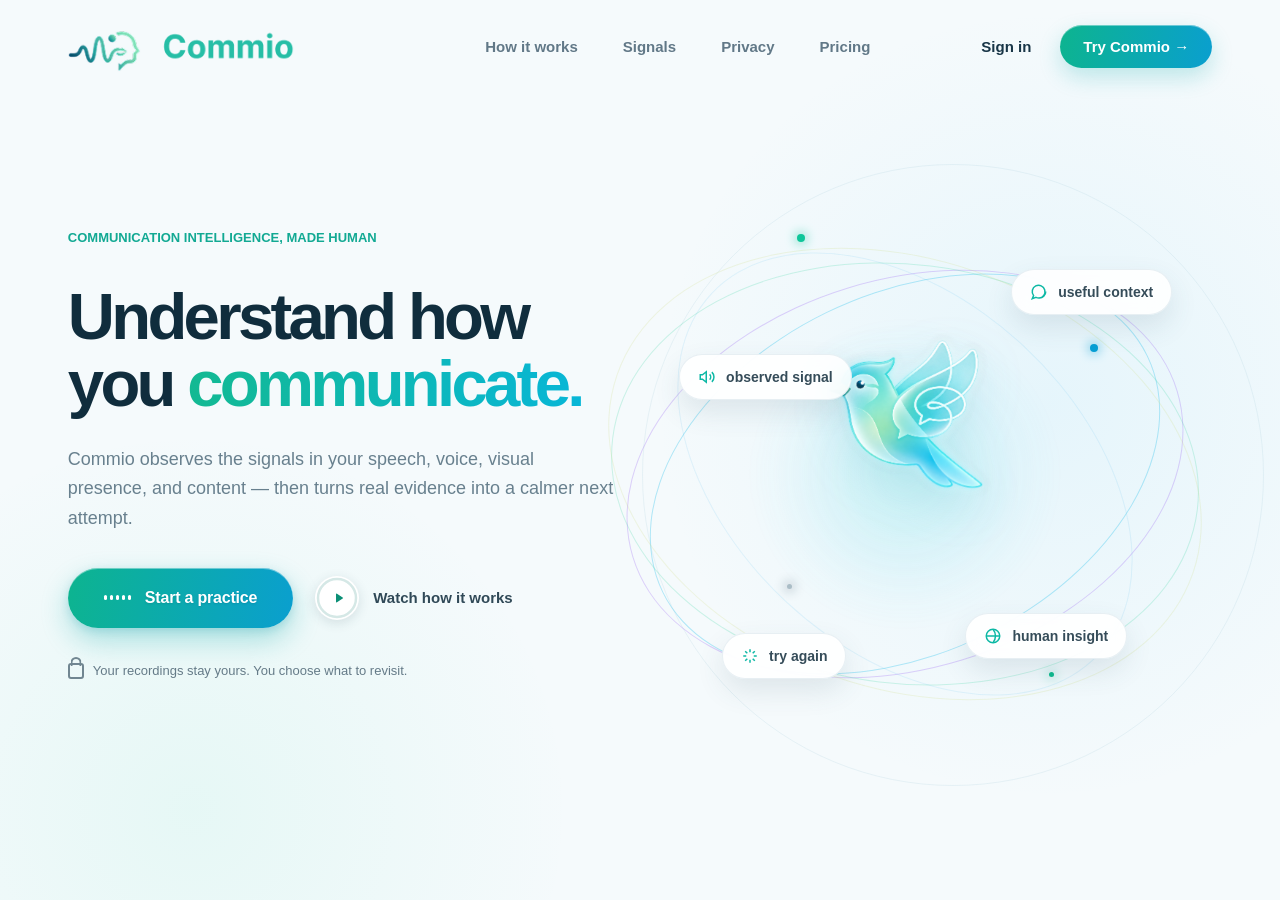
==== commit 5bc977cc: "fixed index buttons" ====
--- a/index.html
+++ b/index.html
@@ -111,21 +111,58 @@
 
                 <div class="hero-actions">
 
+                    <!-- Live waveform button -->
                     <a
                         href="#start"
-                        class="btn btn-primary start-btn"
+                        class="btn btn-primary start-btn wave-btn"
                     >
-                        Start a practice →
+
+                        <span class="wave" aria-hidden="true">
+                            <span></span>
+                            <span></span>
+                            <span></span>
+                            <span></span>
+                            <span></span>
+                        </span>
+
+                        <span class="wave-label">
+                            Start a practice
+                        </span>
+
                     </a>
 
 
+                    <!-- Watch button with progress ring -->
                     <button
                         class="btn watch-btn"
                         id="watchButton"
                     >
 
-                        <span class="play-icon">
-                            ▶
+                        <span class="play-ring" aria-hidden="true">
+
+                            <svg viewBox="0 0 44 44">
+                                <circle
+                                    class="ring-track"
+                                    cx="22"
+                                    cy="22"
+                                    r="19"
+                                ></circle>
+                                <circle
+                                    class="ring-progress"
+                                    cx="22"
+                                    cy="22"
+                                    r="19"
+                                ></circle>
+                            </svg>
+
+                            <svg
+                                class="play-triangle"
+                                viewBox="0 0 24 24"
+                                fill="currentColor"
+                            >
+                                <path d="M9 6.5v11a1 1 0 001.5.86l8.5-5.5a1 1 0 000-1.72l-8.5-5.5A1 1 0 009 6.5z"></path>
+                            </svg>
+
                         </span>
 
                         Watch how it works
--- a/style.css
+++ b/style.css
@@ -127,20 +127,51 @@
 
 .btn:hover { transform: translateY(-2px); }
 
+.btn:focus-visible {
+    outline: 3px solid rgba(10, 159, 207, 0.45);
+    outline-offset: 3px;
+}
+
 .btn-primary {
     color: white;
-    background: linear-gradient(100deg, #0fc78f 0%, #0bb7df 100%);
-    box-shadow: 0 9px 22px rgba(14, 183, 175, 0.19);
+    background: linear-gradient(100deg, #0db48f 0%, #0a9fcf 100%);
+    box-shadow:
+        0 9px 22px rgba(14, 170, 170, 0.24),
+        inset 0 1px 0 rgba(255, 255, 255, 0.4);
 }
 
 .btn-primary:hover {
-    box-shadow: 0 13px 30px rgba(14, 183, 175, 0.27);
-}
+    box-shadow:
+        0 13px 30px rgba(14, 170, 170, 0.34),
+        inset 0 1px 0 rgba(255, 255, 255, 0.4);
+}
+
+.btn-primary:active { transform: translateY(0); }
+
+
+/* =========================================================
+   NAVBAR CTA  ("Try Commio →")
+   .nav-right a sets a gray text color, so the white text and
+   its hover color are restated here with higher specificity.
+========================================================= */
 
 .nav-cta {
     padding: 13px 23px;
     font-size: 14px;
     font-weight: 700;
+}
+
+.nav-right .nav-cta,
+.nav-right .nav-cta:hover {
+    color: #ffffff;
+}
+
+.nav-right .nav-cta {
+    transition: transform 0.2s ease, box-shadow 0.2s ease;
+}
+
+.nav-right .nav-cta:hover {
+    transform: translateY(-2px);
 }
 
 
@@ -212,39 +243,156 @@
 .hero-actions {
     display: flex;
     align-items: center;
-    gap: 16px;
+    gap: 22px;
     margin-bottom: 35px;
 }
 
-.start-btn {
-    padding: 16px 28px;
-    font-size: 15px;
+
+/* ---------------------------------------------------------
+   PRIMARY — LIVE WAVEFORM BUTTON
+   Five bars bounce like a voice signal. They speed up on hover.
+--------------------------------------------------------- */
+
+.wave-btn {
+    position: relative;
+    overflow: hidden;
+
+    gap: 14px;
+    min-height: 60px;
+    padding: 0 36px;
+
+    font-size: 16px;
     font-weight: 700;
-}
+    letter-spacing: -0.2px;
+    color: #ffffff;
+    text-shadow: 0 1px 2px rgba(6, 70, 90, 0.18);
+
+    background: linear-gradient(100deg, #0db48f 0%, #0a9fcf 100%);
+
+    box-shadow:
+        0 12px 28px rgba(14, 170, 170, 0.32),
+        0 3px 8px rgba(10, 130, 160, 0.16),
+        inset 0 1px 0 rgba(255, 255, 255, 0.4);
+
+    transition: transform 0.25s ease, box-shadow 0.25s ease;
+}
+
+.wave-btn:hover {
+    transform: translateY(-2px);
+    box-shadow:
+        0 16px 34px rgba(14, 170, 170, 0.42),
+        0 4px 10px rgba(10, 130, 160, 0.18),
+        inset 0 1px 0 rgba(255, 255, 255, 0.4);
+}
+
+.wave-btn:active {
+    transform: translateY(0);
+    box-shadow:
+        0 6px 14px rgba(14, 170, 170, 0.28),
+        inset 0 1px 0 rgba(255, 255, 255, 0.3);
+}
+
+.wave {
+    display: flex;
+    align-items: center;
+    gap: 3px;
+    height: 22px;
+}
+
+.wave span {
+    display: block;
+    width: 3px;
+    height: 5px;
+    border-radius: 2px;
+    background: #ffffff;
+    animation: waveBar 1s ease-in-out infinite;
+}
+
+.wave span:nth-child(1) { animation-delay: 0s; }
+.wave span:nth-child(2) { animation-delay: 0.15s; }
+.wave span:nth-child(3) { animation-delay: 0.3s; }
+.wave span:nth-child(4) { animation-delay: 0.45s; }
+.wave span:nth-child(5) { animation-delay: 0.6s; }
+
+.wave-btn:hover .wave span {
+    animation-duration: 0.6s;
+}
+
+@keyframes waveBar {
+    0%, 100% { height: 5px; }
+    50%      { height: 20px; }
+}
+
+
+/* ---------------------------------------------------------
+   SECONDARY — WATCH BUTTON WITH PROGRESS RING
+--------------------------------------------------------- */
 
 .watch-btn {
-    padding: 15px 26px;
-    background: rgba(255, 255, 255, 0.82);
+    gap: 14px;
+    padding: 0 10px 0 0;
+    min-height: 60px;
+    background: transparent;
     color: #304957;
-    border: 1px solid #d9e5eb;
-    box-shadow: 0 4px 14px rgba(38, 70, 86, 0.05);
     font-size: 15px;
     font-weight: 650;
+    transition: transform 0.2s ease, color 0.2s ease;
 }
 
 .watch-btn:hover {
-    box-shadow: 0 8px 22px rgba(38, 70, 86, 0.09);
-}
-
-.play-icon {
-    width: 19px;
-    height: 19px;
-    border: 2px solid #405965;
-    border-radius: 50%;
+    color: #0b8f76;
+}
+
+.play-ring {
+    position: relative;
+    width: 44px;
+    height: 44px;
+    border-radius: 50%;
+    background: #ffffff;
+    color: #0b8f76;
     display: inline-flex;
     align-items: center;
     justify-content: center;
-    font-size: 9px;
+    box-shadow: 0 3px 12px rgba(38, 70, 86, 0.14);
+    transition: box-shadow 0.25s ease;
+}
+
+.watch-btn:hover .play-ring {
+    box-shadow: 0 6px 18px rgba(38, 70, 86, 0.2);
+}
+
+.play-ring > svg:first-child {
+    position: absolute;
+    inset: 0;
+    width: 100%;
+    height: 100%;
+    transform: rotate(-90deg);
+}
+
+.play-ring circle {
+    fill: none;
+    stroke-width: 2.5;
+}
+
+.ring-track { stroke: #d5e8e6; }
+
+.ring-progress {
+    stroke: #10b5a0;
+    stroke-linecap: round;
+    stroke-dasharray: 119.4;
+    stroke-dashoffset: 119.4;
+    animation: ringProgress 4s linear infinite;
+}
+
+@keyframes ringProgress {
+    to { stroke-dashoffset: 0; }
+}
+
+.play-triangle {
+    position: relative;
+    width: 16px;
+    height: 16px;
+    margin-left: 2px;
 }
 
 
@@ -661,9 +809,12 @@
 
     .hero-description { font-size: 16px; }
 
-    .hero-actions { flex-direction: column; }
-
-    .start-btn,
+    .hero-actions {
+        flex-direction: column;
+        gap: 14px;
+    }
+
+    .wave-btn,
     .watch-btn { width: 100%; max-width: 310px; }
 
     .privacy-note { font-size: 12px; }
@@ -686,6 +837,17 @@
     .bird-wing,
     .floating-label {
         animation: none !important;
+    }
+
+    /* Waveform freezes at mid height instead of moving */
+    .wave span {
+        animation: none !important;
+        height: 12px;
+    }
+
+    .ring-progress {
+        animation: none !important;
+        stroke-dashoffset: 40;
     }
 }
 
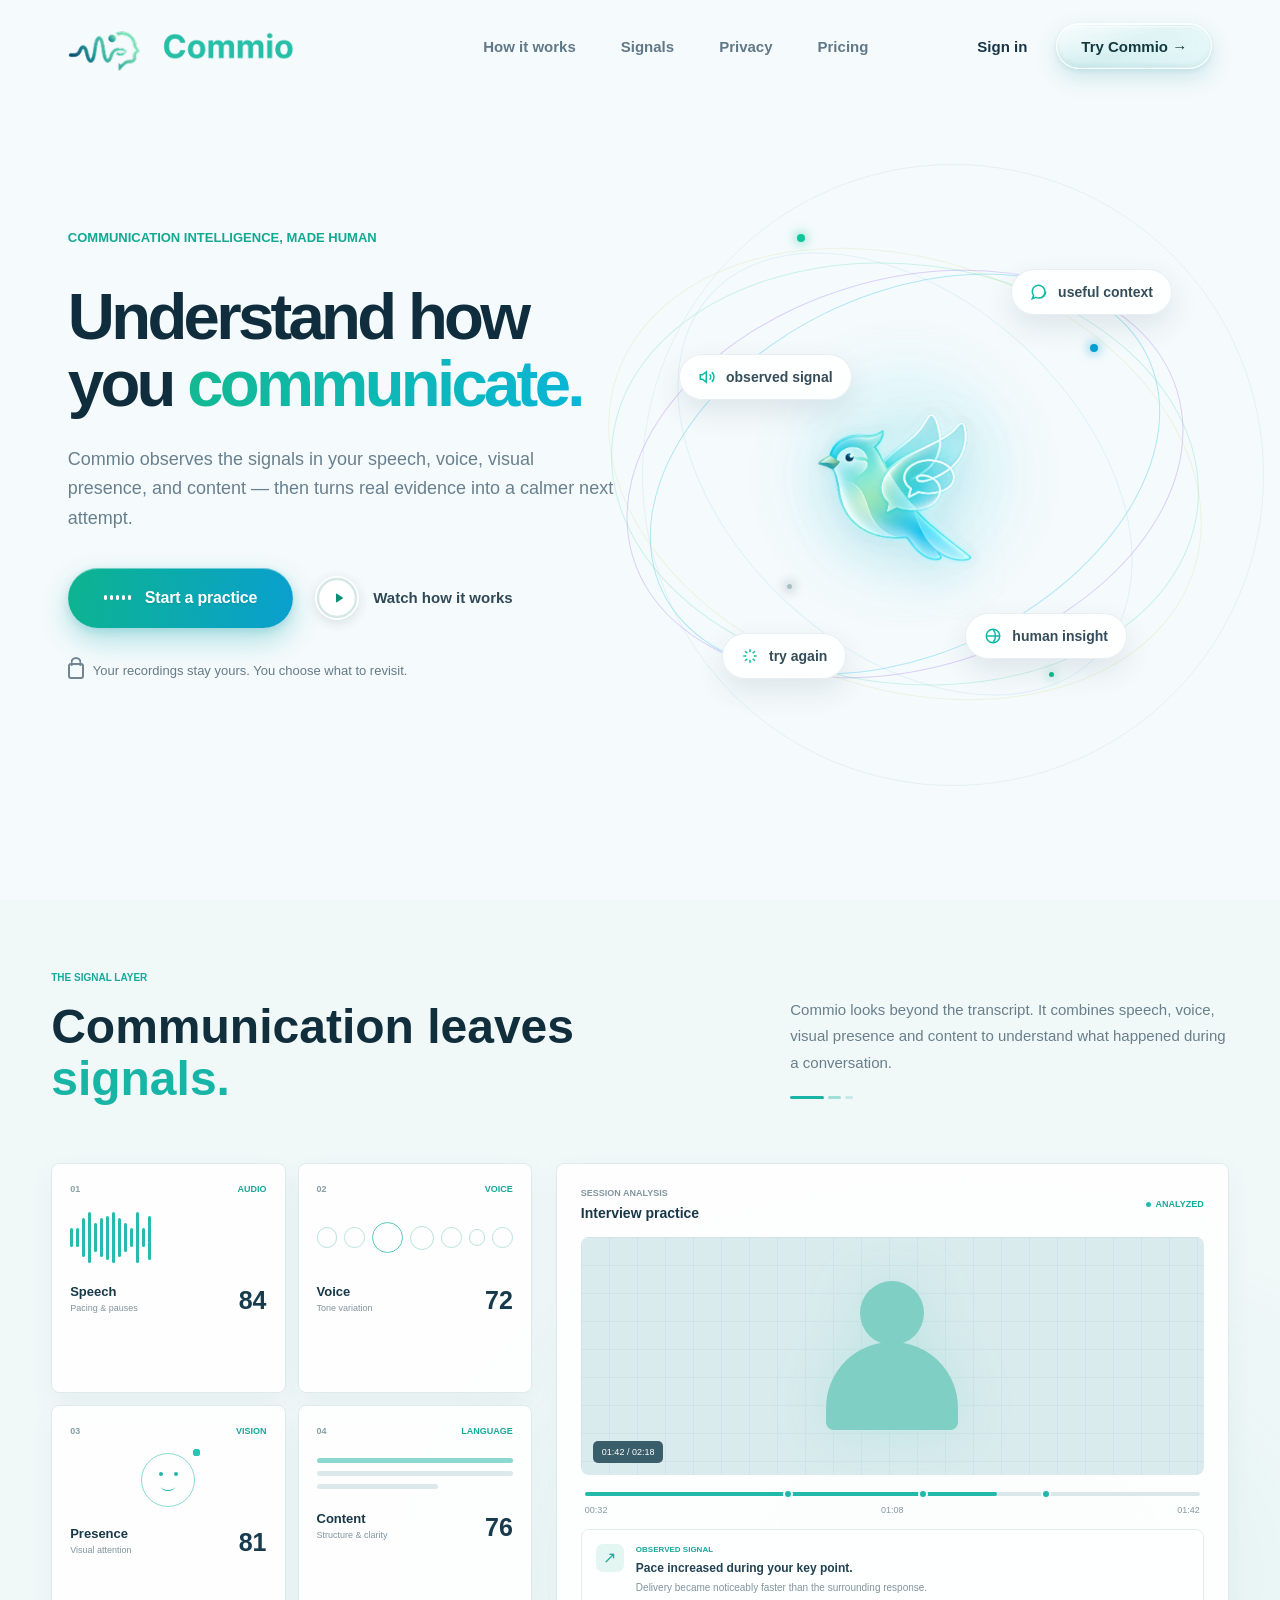
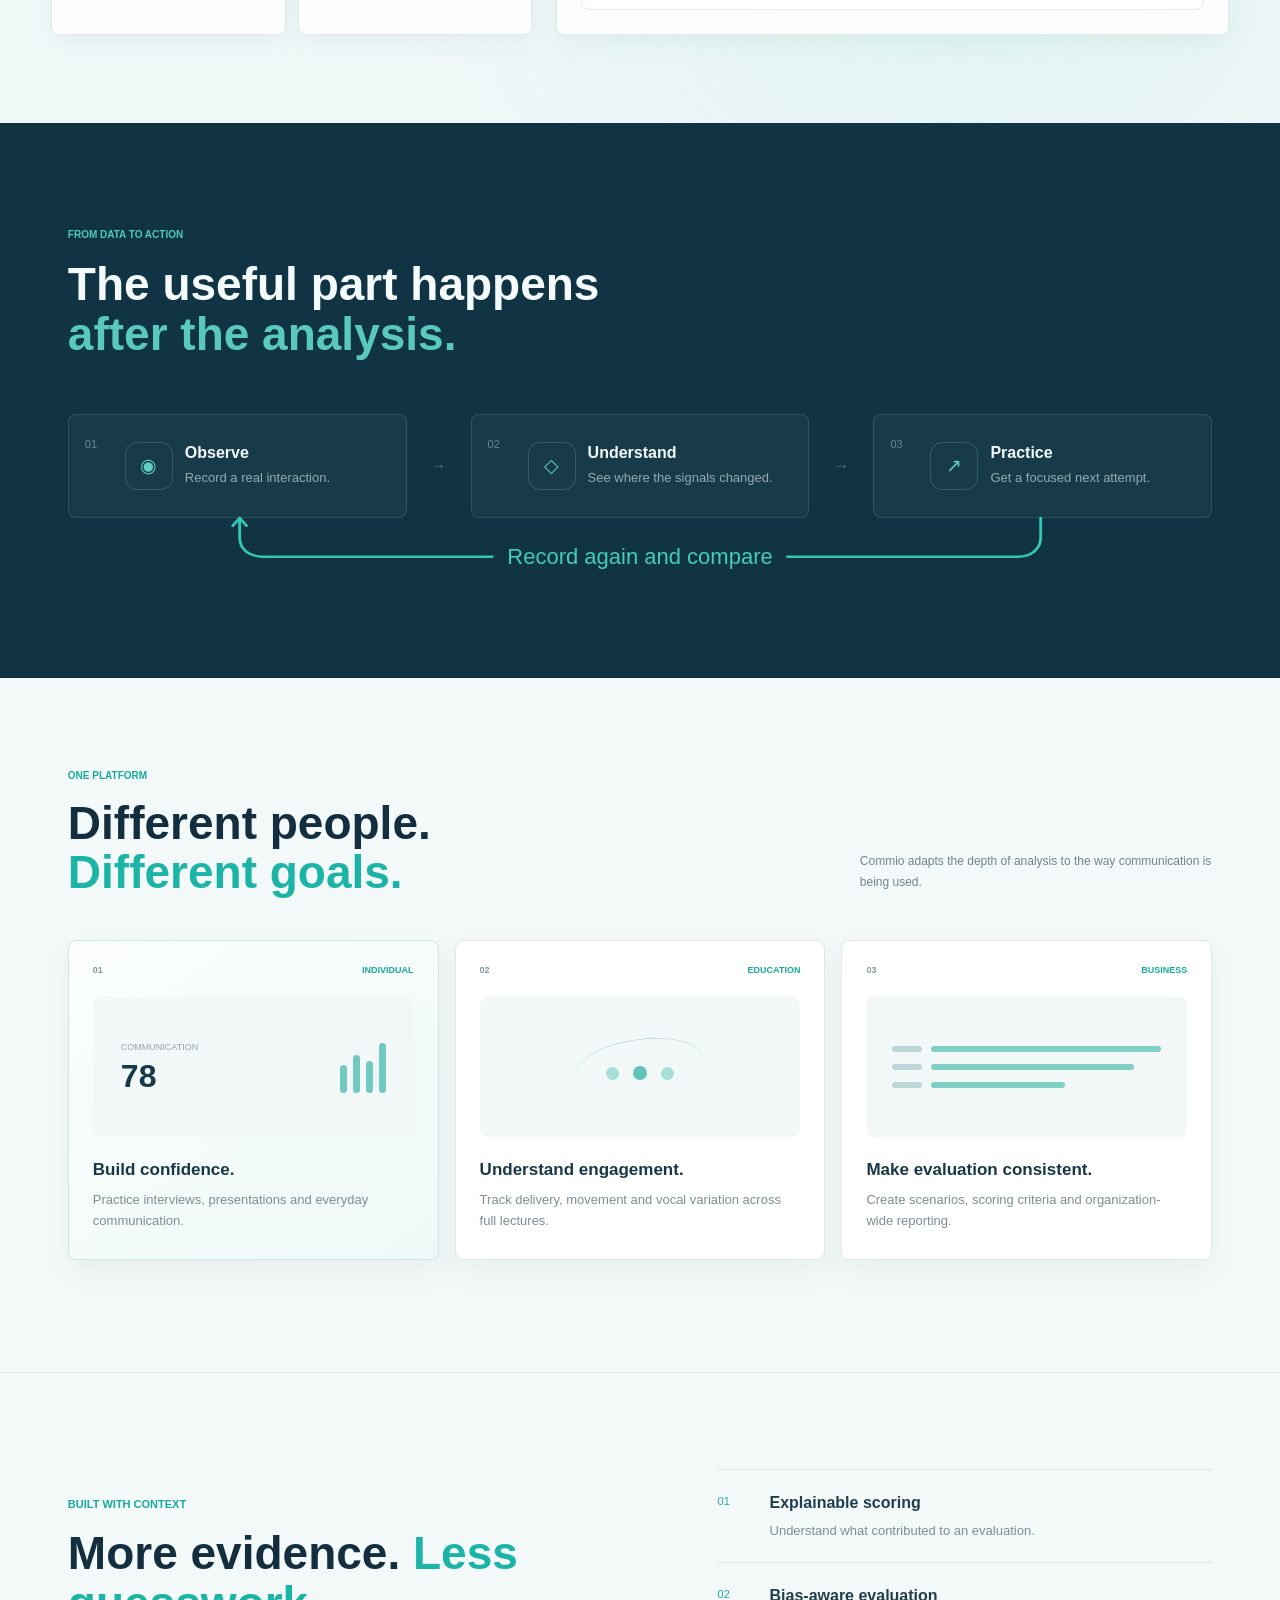
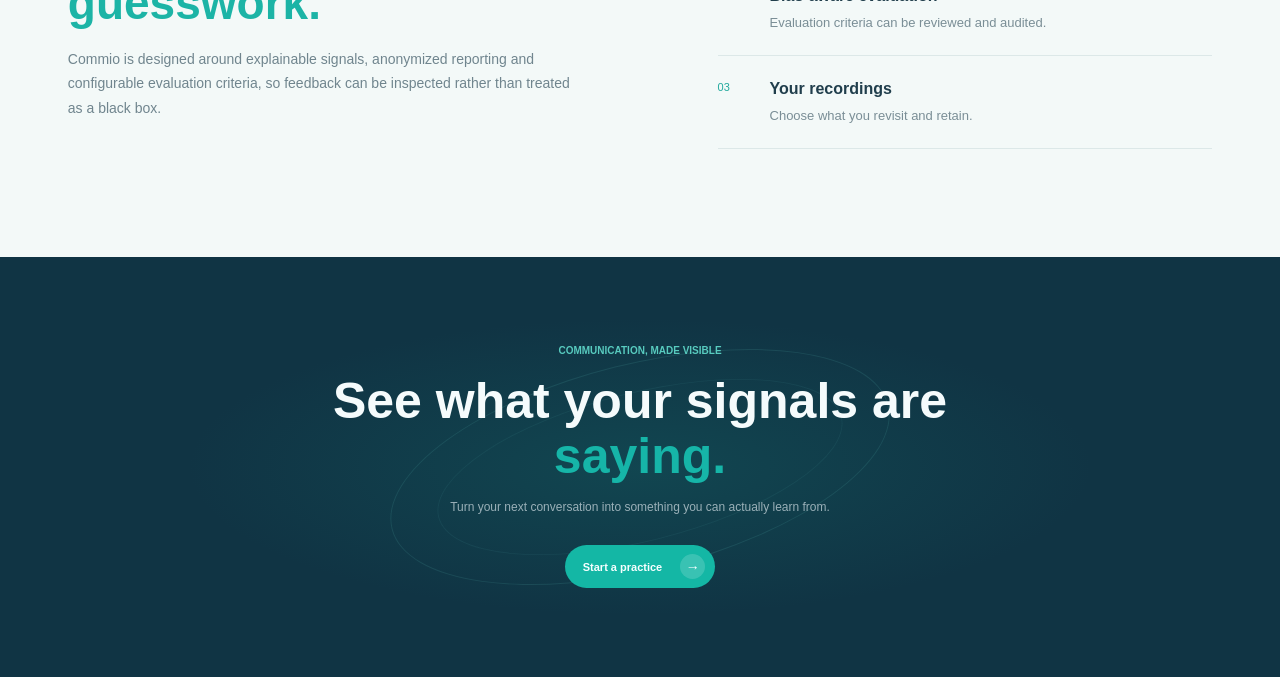
==== commit f2424141: "updated index, sign ins, registers" ====
--- a/index.html
+++ b/index.html
@@ -4,435 +4,396 @@
 <head>
     <meta charset="UTF-8">
     <meta name="viewport" content="width=device-width, initial-scale=1.0">
-
     <title>Commio — Communication Intelligence</title>
-
     <link rel="stylesheet" href="style.css">
 </head>
 
 <body>
 
-    <div class="page">
-
-        <!-- =====================================================
-             NAVIGATION
-        ====================================================== -->
-
-        <header class="navbar">
-
-            <a href="index.html" class="logo">
-                <img src="logo.png" alt="Commio" class="site-logo">
-            </a>
-
-
-            <nav class="nav-center">
-
-                <a href="#how-it-works">
-                    How it works
+<div class="page">
+
+    <!-- ===================== NAVIGATION ===================== -->
+
+    <header class="navbar">
+
+        <a href="index.html" class="logo">
+            <img src="logo.png" alt="Commio" class="site-logo">
+        </a>
+
+        <nav class="nav-center">
+            <a href="#how-it-works">How it works</a>
+            <a href="#signals">Signals</a>
+            <a href="#privacy">Privacy</a>
+            <a href="pricing.html">Pricing</a>
+        </nav>
+
+        <div class="nav-right">
+            <a href="signin.html" class="signin">Sign in</a>
+            <a href="signin.html" class="btn nav-cta"><span>Try Commio →</span></a>
+
+            <button class="mobile-menu" id="mobileMenu" aria-label="Open menu">
+                <span></span>
+            </button>
+        </div>
+
+    </header>
+
+
+    <!-- ========================= HERO ========================= -->
+
+    <main>
+
+    <section class="hero">
+
+        <!-- LEFT SIDE -->
+
+        <section class="hero-content">
+
+            <div class="eyebrow">COMMUNICATION INTELLIGENCE, MADE HUMAN</div>
+
+            <h1 class="hero-title">
+                Understand how<br>
+                you
+                <span class="highlight">communicate.</span>
+            </h1>
+
+            <p class="hero-description">
+                Commio observes the signals in your speech,
+                voice, visual presence, and content — then
+                turns real evidence into a calmer next attempt.
+            </p>
+
+            <div class="hero-actions">
+
+                <!-- Live waveform button -->
+                <a href="#start" class="btn btn-primary start-btn wave-btn">
+                    <span class="wave" aria-hidden="true">
+                        <span></span>
+                        <span></span>
+                        <span></span>
+                        <span></span>
+                        <span></span>
+                    </span>
+                    <span class="wave-label">Start a practice</span>
                 </a>
 
-                <a href="#signals">
-                    Signals
-                </a>
-
-                <a href="#privacy">
-                    Privacy
-                </a>
-
-                <a href="pricing.html">
-                    Pricing
-                </a>
-
-            </nav>
-
-
-            <div class="nav-right">
-
-                <a href="signin.html" class="signin">
-                    Sign in
-                </a>
-
-                <a href="signin.html" class="btn btn-primary nav-cta">
-                    Try Commio →
-                </a>
-
-                <button
-                    class="mobile-menu"
-                    id="mobileMenu"
-                    aria-label="Open menu"
-                >
-                    <span></span>
+                <!-- Watch button with progress ring -->
+                <button class="btn watch-btn" id="watchButton">
+                    <span class="play-ring" aria-hidden="true">
+                        <svg viewBox="0 0 44 44">
+                            <circle class="ring-track" cx="22" cy="22" r="19"></circle>
+                            <circle class="ring-progress" cx="22" cy="22" r="19"></circle>
+                        </svg>
+                        <svg class="play-triangle" viewBox="0 0 24 24" fill="currentColor">
+                            <path d="M9 6.5v11a1 1 0 001.5.86l8.5-5.5a1 1 0 000-1.72l-8.5-5.5A1 1 0 009 6.5z"></path>
+                        </svg>
+                    </span>
+                    Watch how it works
                 </button>
 
             </div>
 
-        </header>
-
-
-
-        <!-- =====================================================
-             HERO
-        ====================================================== -->
-
-        <main class="hero">
-
-
-            <!-- =================================================
-                 LEFT SIDE
-            ================================================== -->
-
-            <section class="hero-content">
-
-                <div class="eyebrow">
-                    COMMUNICATION INTELLIGENCE, MADE HUMAN
-                </div>
-
-
-                <h1 class="hero-title">
-
-                    Understand how<br>
-
-                    you
-                    <span class="highlight">
-                        communicate.
-                    </span>
-
-                </h1>
-
-
-                <p class="hero-description">
-
-                    Commio observes the signals in your speech,
-                    voice, visual presence, and content — then
-                    turns real evidence into a calmer next attempt.
-
-                </p>
-
-
-                <div class="hero-actions">
-
-                    <!-- Live waveform button -->
-                    <a
-                        href="#start"
-                        class="btn btn-primary start-btn wave-btn"
-                    >
-
-                        <span class="wave" aria-hidden="true">
-                            <span></span>
-                            <span></span>
-                            <span></span>
-                            <span></span>
-                            <span></span>
-                        </span>
-
-                        <span class="wave-label">
-                            Start a practice
-                        </span>
-
-                    </a>
-
-
-                    <!-- Watch button with progress ring -->
-                    <button
-                        class="btn watch-btn"
-                        id="watchButton"
-                    >
-
-                        <span class="play-ring" aria-hidden="true">
-
-                            <svg viewBox="0 0 44 44">
-                                <circle
-                                    class="ring-track"
-                                    cx="22"
-                                    cy="22"
-                                    r="19"
-                                ></circle>
-                                <circle
-                                    class="ring-progress"
-                                    cx="22"
-                                    cy="22"
-                                    r="19"
-                                ></circle>
-                            </svg>
-
-                            <svg
-                                class="play-triangle"
-                                viewBox="0 0 24 24"
-                                fill="currentColor"
-                            >
-                                <path d="M9 6.5v11a1 1 0 001.5.86l8.5-5.5a1 1 0 000-1.72l-8.5-5.5A1 1 0 009 6.5z"></path>
-                            </svg>
-
-                        </span>
-
-                        Watch how it works
-
-                    </button>
-
-                </div>
-
-
-                <div class="privacy-note">
-
-                    <span class="lock-icon"></span>
-
-                    <span>
-                        Your recordings stay yours.
-                        You choose what to revisit.
-                    </span>
-
-                </div>
-
-            </section>
-
-
-
-            <!-- =================================================
-                 RIGHT SIDE — INTERACTIVE BIRD
-            ================================================== -->
-
-            <section class="hero-visual">
-
-                <div class="orbit-system">
-
-
-                    <!-- =========================================
-                         ORBIT LINES
-                    ========================================== -->
-
-                    <div class="orbit orbit-1"></div>
-
-                    <div class="orbit orbit-2"></div>
-
-                    <div class="orbit orbit-3"></div>
-
-                    <div class="orbit orbit-4"></div>
-
-                    <div class="orbit orbit-5"></div>
-
-
-
-                    <!-- =========================================
-                         ORBIT DOTS
-                    ========================================== -->
-
-                    <div class="dot dot-green"></div>
-
-                    <div class="dot dot-blue"></div>
-
-                    <div class="dot dot-small"></div>
-
-                    <div class="dot dot-gray"></div>
-
-
-
-                    <!-- =========================================
-                         BIRD
-                    ========================================== -->
-
-                    <div
-                        class="bird-character"
-                        id="birdCharacter"
-                    >
-
-                        <div class="bird-glow"></div>
-
-
-                        <!-- Main bird -->
-
-                        <img
-                            src="commio-bird.png"
-                            class="bird-base"
-                            alt="Commio bird"
-                        >
-
-
-                        <!-- Extra copies used to create
-                             the wing animation -->
-
-                        <img
-                            src="commio-bird.png"
-                            class="bird-wing bird-wing-back"
-                            alt=""
-                            aria-hidden="true"
-                        >
-
-                        <img
-                            src="commio-bird.png"
-                            class="bird-wing bird-wing-front"
-                            alt=""
-                            aria-hidden="true"
-                        >
-
-                    </div>
-
-
-
-                    <!-- =========================================
-                         FLOATING LABEL — OBSERVED SIGNAL
-                    ========================================== -->
-
-                    <div class="floating-label label-signal">
-
-                        <svg
-                            viewBox="0 0 24 24"
-                            fill="none"
-                            stroke="currentColor"
-                            stroke-width="2"
-                        >
-
-                            <path
-                                d="M11 5L6 9H3v6h3l5 4V5z"
-                            ></path>
-
-                            <path
-                                d="M15.5 8.5a5 5 0 010 7"
-                            ></path>
-
-                            <path
-                                d="M18.5 5.5a9 9 0 010 13"
-                            ></path>
-
-                        </svg>
-
-                        <span>
-                            observed signal
-                        </span>
-
-                    </div>
-
-
-
-                    <!-- =========================================
-                         FLOATING LABEL — USEFUL CONTEXT
-                    ========================================== -->
-
-                    <div class="floating-label label-context">
-
-                        <svg
-                            viewBox="0 0 24 24"
-                            fill="none"
-                            stroke="currentColor"
-                            stroke-width="2"
-                        >
-
-                            <path
-                                d="M21 11.5a8.38 8.38 0 01-9
-                                8.5 9.9 9.9 0 01-4-.8L3 21l1.8-4.2A8.5
-                                8.5 0 1112 20"
-                            ></path>
-
-                            <path d="M8 11h.01"></path>
-
-                            <path d="M12 11h.01"></path>
-
-                            <path d="M16 11h.01"></path>
-
-                        </svg>
-
-                        <span>
-                            useful context
-                        </span>
-
-                    </div>
-
-
-
-                    <!-- =========================================
-                         FLOATING LABEL — TRY AGAIN
-                    ========================================== -->
-
-                    <div class="floating-label label-again">
-
-                        <svg
-                            viewBox="0 0 24 24"
-                            fill="none"
-                            stroke="currentColor"
-                            stroke-width="2"
-                        >
-
-                            <path d="M12 3v4"></path>
-
-                            <path d="M12 17v4"></path>
-
-                            <path d="M3 12h4"></path>
-
-                            <path d="M17 12h4"></path>
-
-                            <path
-                                d="M5.6 5.6l2.8 2.8"
-                            ></path>
-
-                            <path
-                                d="M15.6 15.6l2.8 2.8"
-                            ></path>
-
-                            <path
-                                d="M18.4 5.6l-2.8 2.8"
-                            ></path>
-
-                            <path
-                                d="M8.4 15.6l-2.8 2.8"
-                            ></path>
-
-                        </svg>
-
-                        <span>
-                            try again
-                        </span>
-
-                    </div>
-
-
-
-                    <!-- =========================================
-                         FLOATING LABEL — HUMAN INSIGHT
-                    ========================================== -->
-
-                    <div class="floating-label label-insight">
-
-                        <svg
-                            viewBox="0 0 24 24"
-                            fill="none"
-                            stroke="currentColor"
-                            stroke-width="2"
-                        >
-
-                            <circle
-                                cx="12"
-                                cy="12"
-                                r="9"
-                            ></circle>
-
-                            <path
-                                d="M3 12h18"
-                            ></path>
-
-                            <path
-                                d="M12 3a14 14 0 010 18"
-                            ></path>
-
-                        </svg>
-
-                        <span>
-                            human insight
-                        </span>
-
-                    </div>
-
-                </div>
-
-            </section>
-
-        </main>
-
-    </div>
-
-
-    <!-- JavaScript -->
-
-    <script src="script.js"></script>
+            <div class="privacy-note">
+                <span class="lock-icon"></span>
+                <span>Your recordings stay yours. You choose what to revisit.</span>
+            </div>
+
+        </section>
+
+
+        <!-- RIGHT SIDE: INTERACTIVE BIRD -->
+
+        <section class="hero-visual">
+
+            <div class="orbit-system">
+
+                <!-- Orbit lines -->
+                <div class="orbit orbit-1"></div>
+                <div class="orbit orbit-2"></div>
+                <div class="orbit orbit-3"></div>
+                <div class="orbit orbit-4"></div>
+                <div class="orbit orbit-5"></div>
+
+                <!-- Orbit dots -->
+                <div class="dot dot-green"></div>
+                <div class="dot dot-blue"></div>
+                <div class="dot dot-small"></div>
+                <div class="dot dot-gray"></div>
+
+                <!-- Bird -->
+                <div class="bird-character" id="birdCharacter">
+
+                    <div class="bird-glow"></div>
+
+                    <!-- Main bird -->
+                    <img src="commio-bird.png" class="bird-base" alt="Commio bird">
+
+                    <!-- Extra copies used for the wing animation -->
+                    <img src="commio-bird.png" class="bird-wing bird-wing-back" alt="" aria-hidden="true">
+                    <img src="commio-bird.png" class="bird-wing bird-wing-front" alt="" aria-hidden="true">
+
+                    <!-- Blink overlay -->
+                    <div class="bird-blink-layer" aria-hidden="true">
+                        <div class="bird-lid"></div>
+                    </div>
+
+                </div>
+
+                <!-- Floating labels -->
+
+                <div class="floating-label label-signal">
+                    <svg viewBox="0 0 24 24" fill="none" stroke="currentColor" stroke-width="2">
+                        <path d="M11 5L6 9H3v6h3l5 4V5z"></path>
+                        <path d="M15.5 8.5a5 5 0 010 7"></path>
+                        <path d="M18.5 5.5a9 9 0 010 13"></path>
+                    </svg>
+                    <span>observed signal</span>
+                </div>
+
+                <div class="floating-label label-context">
+                    <svg viewBox="0 0 24 24" fill="none" stroke="currentColor" stroke-width="2">
+                        <path d="M21 11.5a8.38 8.38 0 01-9 8.5 9.9 9.9 0 01-4-.8L3 21l1.8-4.2A8.5 8.5 0 1112 20"></path>
+                        <path d="M8 11h.01"></path>
+                        <path d="M12 11h.01"></path>
+                        <path d="M16 11h.01"></path>
+                    </svg>
+                    <span>useful context</span>
+                </div>
+
+                <div class="floating-label label-again">
+                    <svg viewBox="0 0 24 24" fill="none" stroke="currentColor" stroke-width="2">
+                        <path d="M12 3v4"></path>
+                        <path d="M12 17v4"></path>
+                        <path d="M3 12h4"></path>
+                        <path d="M17 12h4"></path>
+                        <path d="M5.6 5.6l2.8 2.8"></path>
+                        <path d="M15.6 15.6l2.8 2.8"></path>
+                        <path d="M18.4 5.6l-2.8 2.8"></path>
+                        <path d="M8.4 15.6l-2.8 2.8"></path>
+                    </svg>
+                    <span>try again</span>
+                </div>
+
+                <div class="floating-label label-insight">
+                    <svg viewBox="0 0 24 24" fill="none" stroke="currentColor" stroke-width="2">
+                        <circle cx="12" cy="12" r="9"></circle>
+                        <path d="M3 12h18"></path>
+                        <path d="M12 3a14 14 0 010 18"></path>
+                    </svg>
+                    <span>human insight</span>
+                </div>
+
+            </div>
+
+        </section>
+
+    </section>
+
+    <section class="signal-section" id="signals" aria-labelledby="signal-title">
+        <div class="signal-shell">
+            <header class="signal-heading">
+                <div>
+                    <p class="signal-eyebrow">The signal layer</p>
+                    <h2 id="signal-title">Communication leaves <span>signals.</span></h2>
+                </div>
+                <div class="signal-intro">
+                    <p>Commio looks beyond the transcript. It combines speech, voice, visual presence and content to understand what happened during a conversation.</p>
+                    <div class="signal-rule" aria-hidden="true"><span></span><span></span><span></span></div>
+                </div>
+            </header>
+
+            <div class="signal-layout">
+                <div class="signal-metrics" aria-label="Communication signal scores">
+                    <article class="metric-card metric-speech">
+                        <div class="metric-kicker"><span>01</span><span>Audio</span></div>
+                        <div class="speech-wave" aria-hidden="true">
+                            <i></i><i></i><i></i><i></i><i></i><i></i><i></i><i></i><i></i><i></i><i></i><i></i><i></i><i></i>
+                        </div>
+                        <div class="metric-summary">
+                            <div><h3>Speech</h3><p>Pacing &amp; pauses</p></div>
+                            <strong>84</strong>
+                        </div>
+                    </article>
+
+                    <article class="metric-card metric-voice">
+                        <div class="metric-kicker"><span>02</span><span>Voice</span></div>
+                        <div class="voice-wave" aria-hidden="true">
+                            <i></i><i></i><i></i><i></i><i></i><i></i><i></i>
+                        </div>
+                        <div class="metric-summary">
+                            <div><h3>Voice</h3><p>Tone variation</p></div>
+                            <strong>72</strong>
+                        </div>
+                    </article>
+
+                    <article class="metric-card metric-presence">
+                        <div class="metric-kicker"><span>03</span><span>Vision</span></div>
+                        <div class="presence-icon" aria-hidden="true"><i></i><i></i><i></i></div>
+                        <div class="metric-summary">
+                            <div><h3>Presence</h3><p>Visual attention</p></div>
+                            <strong>81</strong>
+                        </div>
+                    </article>
+
+                    <article class="metric-card metric-content">
+                        <div class="metric-kicker"><span>04</span><span>Language</span></div>
+                        <div class="content-lines" aria-hidden="true"><i></i><i></i><i></i></div>
+                        <div class="metric-summary">
+                            <div><h3>Content</h3><p>Structure &amp; clarity</p></div>
+                            <strong>76</strong>
+                        </div>
+                    </article>
+                </div>
+
+                <article class="session-card" aria-label="Interview practice session analysis">
+                    <header class="session-heading">
+                        <div><p>Session analysis</p><h3>Interview practice</h3></div>
+                        <span class="analysis-status"><i></i> Analyzed</span>
+                    </header>
+
+                    <div class="session-preview" role="img" aria-label="A visual attention preview from the analyzed session">
+                        <div class="preview-grid" aria-hidden="true"></div>
+                        <div class="preview-person" aria-hidden="true"><i></i><span></span></div>
+                        <span class="preview-time">01:42 / 02:18</span>
+                    </div>
+
+                    <div class="timeline" aria-label="Session timeline">
+                        <div class="timeline-track"><i></i><i></i><i></i></div>
+                        <div class="timeline-labels"><span>00:32</span><span>01:08</span><span>01:42</span></div>
+                    </div>
+
+                    <div class="observed-signal">
+                        <span class="signal-icon" aria-hidden="true">↗</span>
+                        <div><p>Observed signal</p><h4>Pace increased during your key point.</h4><span>Delivery became noticeably faster than the surrounding response.</span></div>
+                    </div>
+                </article>
+            </div>
+        </div>
+    </section>
+
+    <section class="action-section" id="how-it-works" aria-labelledby="action-title">
+        <div class="action-shell">
+            <p class="action-eyebrow">From data to action</p>
+            <h2 id="action-title">The useful part happens <span>after the analysis.</span></h2>
+
+            <ol class="action-steps">
+                <li class="action-step">
+                    <span class="step-number">01</span>
+                    <span class="step-icon" aria-hidden="true">◉</span>
+                    <span class="step-copy"><strong>Observe</strong><span>Record a real interaction.</span></span>
+                </li>
+                <li class="action-arrow" aria-hidden="true">→</li>
+                <li class="action-step">
+                    <span class="step-number">02</span>
+                    <span class="step-icon" aria-hidden="true">◇</span>
+                    <span class="step-copy"><strong>Understand</strong><span>See where the signals changed.</span></span>
+                </li>
+                <li class="action-arrow" aria-hidden="true">→</li>
+                <li class="action-step">
+                    <span class="step-number">03</span>
+                    <span class="step-icon" aria-hidden="true">↗</span>
+                    <span class="step-copy"><strong>Practice</strong><span>Get a focused next attempt.</span></span>
+                </li>
+                <li class="action-return">
+                    <svg viewBox="0 0 1000 60" preserveAspectRatio="none" aria-hidden="true" focusable="false">
+                        <path d="M850 0v20c0 12-8 20-20 20H170c-12 0-20-8-20-20V0M144 8 150 0l6 8"></path>
+                    </svg>
+                    <span>Record again and compare</span>
+                </li>
+            </ol>
+        </div>
+    </section>
+
+    <section class="audience-section" id="audiences" aria-labelledby="audience-title">
+        <div class="audience-shell">
+            <header class="audience-heading">
+                <div>
+                    <p class="audience-eyebrow">One platform</p>
+                    <h2 id="audience-title">Different people.<br><span>Different goals.</span></h2>
+                </div>
+                <p>Commio adapts the depth of analysis to the way communication is being used.</p>
+            </header>
+
+            <div class="audience-grid">
+                <article class="audience-card audience-individual">
+                    <div class="audience-meta"><span>01</span><span>Individual</span></div>
+                    <div class="audience-visual individual-visual">
+                        <div class="individual-score"><span>Communication</span><strong>78</strong></div>
+                        <div class="mini-bars" aria-hidden="true"><i></i><i></i><i></i><i></i></div>
+                    </div>
+                    <div class="audience-copy">
+                        <h3>Build confidence.</h3>
+                        <p>Practice interviews, presentations and everyday communication.</p>
+                    </div>
+                </article>
+
+                <article class="audience-card">
+                    <div class="audience-meta"><span>02</span><span>Education</span></div>
+                    <div class="audience-visual engagement-visual" aria-hidden="true">
+                        <div class="engagement-arc"></div>
+                        <div class="engagement-dots"><i></i><i></i><i></i></div>
+                    </div>
+                    <div class="audience-copy">
+                        <h3>Understand engagement.</h3>
+                        <p>Track delivery, movement and vocal variation across full lectures.</p>
+                    </div>
+                </article>
+
+                <article class="audience-card">
+                    <div class="audience-meta"><span>03</span><span>Business</span></div>
+                    <div class="audience-visual criteria-visual" aria-hidden="true">
+                        <div><i></i><span></span></div>
+                        <div><i></i><span></span></div>
+                        <div><i></i><span></span></div>
+                    </div>
+                    <div class="audience-copy">
+                        <h3>Make evaluation consistent.</h3>
+                        <p>Create scenarios, scoring criteria and organization-wide reporting.</p>
+                    </div>
+                </article>
+            </div>
+        </div>
+    </section>
+
+    <section class="trust-section" id="privacy" aria-labelledby="trust-title">
+        <div class="trust-shell">
+            <div class="trust-copy">
+                <p class="trust-eyebrow">Built with context</p>
+                <h2 id="trust-title">More evidence. <span>Less guesswork.</span></h2>
+                <p>Commio is designed around explainable signals, anonymized reporting and configurable evaluation criteria, so feedback can be inspected rather than treated as a black box.</p>
+            </div>
+
+            <ol class="trust-points">
+                <li>
+                    <span class="trust-number">01</span>
+                    <div><h3>Explainable scoring</h3><p>Understand what contributed to an evaluation.</p></div>
+                </li>
+                <li>
+                    <span class="trust-number">02</span>
+                    <div><h3>Bias-aware evaluation</h3><p>Evaluation criteria can be reviewed and audited.</p></div>
+                </li>
+                <li>
+                    <span class="trust-number">03</span>
+                    <div><h3>Your recordings</h3><p>Choose what you revisit and retain.</p></div>
+                </li>
+            </ol>
+        </div>
+    </section>
+
+    <section class="final-cta-section" id="start" aria-labelledby="final-cta-title">
+        <div class="final-cta-content">
+            <p class="final-cta-eyebrow">Communication, made visible</p>
+            <h2 id="final-cta-title">See what your signals are <span>saying.</span></h2>
+            <p class="final-cta-description">Turn your next conversation into something you can actually learn from.</p>
+            <a class="final-cta-button" href="signin.html">Start a practice <span aria-hidden="true">→</span></a>
+        </div>
+    </section>
+
+    </main>
+
+</div>
+
+<script src="script.js"></script>
 
 </body>
-
-</html>+</html>
--- a/style.css
+++ b/style.css
@@ -47,35 +47,19 @@
     justify-content: space-between;
     position: relative;
     z-index: 30;
+
+    transition: box-shadow 0.3s ease, background 0.1s ease;
+}
+
+.navbar:hover {
+    background: rgba(240, 248, 251, 0.6);
+    box-shadow: 0 6px 20px rgba(61, 94, 108, 0.08);
 }
 
 .logo {
     display: flex;
     align-items: center;
     gap: 12px;
-    color: #173445;
-    font-size: 25px;
-    font-weight: 750;
-    letter-spacing: -0.8px;
-}
-
-.logo-mark {
-    width: 35px;
-    height: 35px;
-    border-radius: 50%;
-    background: linear-gradient(135deg, #10c796, #10b8e4);
-    display: flex;
-    align-items: center;
-    justify-content: center;
-    box-shadow: 0 6px 18px rgba(18, 188, 173, 0.2);
-}
-
-.logo-mark::after {
-    content: "";
-    width: 13px;
-    height: 13px;
-    border-radius: 50%;
-    background: white;
 }
 
 .nav-center {
@@ -150,28 +134,112 @@
 
 
 /* =========================================================
-   NAVBAR CTA  ("Try Commio →")
-   .nav-right a sets a gray text color, so the white text and
-   its hover color are restated here with higher specificity.
+   NAVBAR CTA ("Try Commio →")
+   .nav-right a sets a gray text color, so the text color and
+   hover color are restated here with higher specificity.
 ========================================================= */
 
 .nav-cta {
-    padding: 13px 23px;
+    position: relative;
+    overflow: hidden;
+    isolation: isolate;
+
+    padding: 12px 24px;
+    min-height: 46px;
+    border: 1px solid rgba(255, 255, 255, 0.84);
+
     font-size: 14px;
     font-weight: 700;
-}
-
-.nav-right .nav-cta,
+    letter-spacing: 0;
+}
+
+/* Turquoise glass body */
+.nav-right .nav-cta {
+    color: #123940;
+
+    background: linear-gradient(
+        155deg,
+        rgba(246, 255, 253, 0.42) 0%,
+        rgba(157, 220, 216, 0.3) 48%,
+        rgba(220, 250, 248, 0.38) 100%
+    );
+
+    box-shadow:
+        0 9px 22px rgba(24, 151, 158, 0.18),
+        0 2px 5px rgba(28, 126, 140, 0.11),
+        inset 0 1px 0 rgba(255, 255, 255, 0.95),
+        inset 0 -2px 4px rgba(48, 143, 151, 0.17),
+        inset 0 0 0 1px rgba(255, 255, 255, 0.35);
+
+    backdrop-filter: blur(14px) saturate(150%);
+    -webkit-backdrop-filter: blur(14px) saturate(150%);
+
+    transition: transform 0.25s ease, box-shadow 0.25s ease, background 0.25s ease;
+}
+
+/* Inner lighter tube */
+.nav-cta::before {
+    content: "";
+    position: absolute;
+    inset: 2px;
+    border-radius: inherit;
+    z-index: 0;
+    pointer-events: none;
+
+    background: linear-gradient(
+        180deg,
+        rgba(255, 255, 255, 0.22),
+        rgba(255, 255, 255, 0.02) 58%,
+        rgba(63, 155, 158, 0.05)
+    );
+    box-shadow: inset 0 1px 2px rgba(255, 255, 255, 0.65);
+}
+
+/* Moving glass reflection */
+.nav-cta::after {
+    content: "";
+    position: absolute;
+    top: -20%;
+    bottom: -20%;
+    left: -65%;
+    width: 42%;
+    z-index: 1;
+    pointer-events: none;
+    background: linear-gradient(90deg, transparent, rgba(255, 255, 255, 0.72), transparent);
+    transform: skewX(-22deg);
+    transition: left 0.55s cubic-bezier(0.25, 1, 0.5, 1);
+}
+
+.nav-cta span { position: relative; z-index: 2; }
+
 .nav-right .nav-cta:hover {
-    color: #ffffff;
-}
-
-.nav-right .nav-cta {
-    transition: transform 0.2s ease, box-shadow 0.2s ease;
-}
-
-.nav-right .nav-cta:hover {
-    transform: translateY(-2px);
+    color: #123940;
+    transform: translateY(-2px) scale(0.985);
+
+    background: linear-gradient(
+        155deg,
+        rgba(250, 255, 254, 0.58) 0%,
+        rgba(176, 228, 222, 0.42) 52%,
+        rgba(231, 251, 249, 0.55) 100%
+    );
+
+    box-shadow:
+        0 13px 26px rgba(24, 151, 158, 0.23),
+        0 3px 7px rgba(28, 126, 140, 0.13),
+        inset 0 1px 0 rgba(255, 255, 255, 1),
+        inset 0 -2px 4px rgba(48, 143, 151, 0.19),
+        inset 0 0 0 1px rgba(255, 255, 255, 0.56);
+}
+
+    .nav-cta:hover::after { left: 125%; }
+
+.nav-right .nav-cta:active {
+    transform: translateY(0) scale(0.97);
+    box-shadow:
+        0 4px 10px rgba(24, 151, 158, 0.16),
+        inset 0 0 0 4px rgba(178, 231, 225, 0.64),
+        inset 0 5px 8px rgba(42, 124, 132, 0.25),
+        inset 0 -2px 3px rgba(255, 255, 255, 0.8);
 }
 
 
@@ -189,10 +257,380 @@
     position: relative;
 }
 
-
-/* =========================================================
-   HERO CONTENT
-========================================================= */
+/* =========================================================
+   SIGNAL LAYER
+========================================================= */
+
+.signal-section {
+    padding: 72px 4% 88px;
+    background:
+        radial-gradient(ellipse at 75% 82%, rgba(108, 211, 204, 0.12), transparent 42%),
+        #f1f8f8;
+}
+
+.signal-shell { width: min(100%, 1500px); margin: 0 auto; }
+
+.signal-heading {
+    display: grid;
+    grid-template-columns: 1fr 0.68fr;
+    gap: 8%;
+    align-items: start;
+    margin-bottom: 58px;
+}
+
+.signal-eyebrow,
+.metric-kicker,
+.session-heading > div > p,
+.observed-signal > div > p {
+    color: #16a99c;
+    font-size: 10px;
+    font-weight: 750;
+    text-transform: uppercase;
+}
+
+.signal-eyebrow { margin: 0 0 18px; }
+
+.signal-heading h2 {
+    max-width: 620px;
+    color: #112e3d;
+    font-size: 48px;
+    line-height: 1.08;
+    font-weight: 750;
+}
+
+.signal-heading h2 span { color: #18b5a7; }
+
+.signal-intro { padding-top: 25px; }
+
+.signal-intro p {
+    max-width: 470px;
+    color: #687f8c;
+    font-size: 15px;
+    line-height: 1.75;
+}
+
+.signal-rule { display: flex; align-items: center; gap: 4px; margin-top: 20px; }
+.signal-rule span { height: 3px; width: 34px; border-radius: 2px; background: #18b5a7; }
+.signal-rule span:nth-child(2) { width: 13px; opacity: 0.38; }
+.signal-rule span:nth-child(3) { width: 8px; opacity: 0.2; }
+
+.signal-layout {
+    display: grid;
+    grid-template-columns: minmax(440px, 1fr) minmax(0, 1.4fr);
+    gap: 24px;
+    align-items: stretch;
+}
+
+.signal-metrics {
+    display: grid;
+    grid-template-columns: repeat(2, minmax(0, 1fr));
+    grid-template-rows: repeat(2, minmax(228px, 1fr));
+    gap: 12px;
+}
+
+.metric-card,
+.session-card {
+    border: 1px solid #dfeaec;
+    border-radius: 8px;
+    background: rgba(255, 255, 255, 0.9);
+    box-shadow: 0 10px 26px rgba(53, 100, 112, 0.06);
+}
+
+.metric-card { min-width: 0; padding: 20px 18px 18px; }
+
+.metric-kicker { display: flex; justify-content: space-between; gap: 8px; color: #87a0a7; font-size: 9px; }
+.metric-kicker span:last-child { color: #18a99c; }
+
+.speech-wave { height: 54px; display: flex; align-items: center; gap: 3px; margin: 17px 0 19px; }
+.speech-wave i { width: 3px; height: 34%; border-radius: 3px; background: #27bbae; }
+.speech-wave i:nth-child(3n) { height: 72%; }
+.speech-wave i:nth-child(4n) { height: 95%; }
+.speech-wave i:nth-child(5n) { height: 54%; }
+.speech-wave i:nth-child(7n) { height: 82%; }
+
+.voice-wave { height: 54px; display: flex; align-items: center; justify-content: space-between; gap: 7px; margin: 17px 0 19px; }
+.voice-wave i { width: 24px; aspect-ratio: 1; border: 1px solid #b8e3df; border-radius: 50%; }
+.voice-wave i:nth-child(3) { width: 36px; border-color: #58c9bf; }
+.voice-wave i:nth-child(4) { width: 28px; }
+.voice-wave i:nth-child(6) { width: 19px; }
+
+.presence-icon {
+    position: relative;
+    width: 54px;
+    height: 54px;
+    border: 1px solid #8ed8d1;
+    border-radius: 50%;
+    margin: 17px auto 19px;
+}
+.presence-icon::before { content: ""; position: absolute; width: 4px; height: 4px; left: 17px; top: 18px; border-radius: 50%; background: #20b7a9; box-shadow: 15px 0 #20b7a9; }
+.presence-icon::after { content: ""; position: absolute; left: 19px; top: 29px; width: 14px; height: 7px; border-bottom: 1px solid #20b7a9; border-radius: 50%; }
+.presence-icon i { position: absolute; right: -6px; top: -5px; width: 7px; height: 7px; border-radius: 50%; background: #29c6b6; }
+
+.content-lines { display: grid; gap: 8px; margin: 22px 0 22px; }
+.content-lines i { display: block; height: 5px; border-radius: 5px; background: #dce9eb; }
+.content-lines i:first-child { background: #8bd8d1; }
+.content-lines i:last-child { width: 62%; }
+
+.metric-summary { display: flex; justify-content: space-between; gap: 8px; align-items: end; }
+.metric-summary h3 { color: #183848; font-size: 13px; font-weight: 700; }
+.metric-summary p { margin-top: 4px; color: #81949d; font-size: 9px; }
+.metric-summary strong { color: #173a4c; font-size: 25px; line-height: 1; }
+
+.session-card { min-width: 0; padding: 24px; }
+.session-heading { display: flex; justify-content: space-between; align-items: center; gap: 16px; margin-bottom: 16px; }
+.session-heading > div > p { color: #81979f; font-size: 9px; }
+.session-heading h3 { margin-top: 7px; color: #183848; font-size: 14px; }
+.analysis-status { display: flex; align-items: center; gap: 5px; color: #18a99c; font-size: 9px; font-weight: 700; text-transform: uppercase; }
+.analysis-status i { width: 5px; height: 5px; border-radius: 50%; background: #22bcae; }
+
+.session-preview {
+    position: relative;
+    display: grid;
+    place-items: center;
+    height: 238px;
+    overflow: hidden;
+    border-radius: 8px;
+    background: #d9ebed;
+}
+
+.preview-grid {
+    position: absolute;
+    inset: 0;
+    background-image: linear-gradient(rgba(89, 151, 159, 0.07) 1px, transparent 1px), linear-gradient(90deg, rgba(89, 151, 159, 0.07) 1px, transparent 1px);
+    background-size: 28px 28px;
+}
+
+.preview-person { position: relative; width: 132px; height: 150px; filter: drop-shadow(0 0 28px rgba(41, 195, 177, 0.16)); }
+.preview-person i { display: block; width: 64px; height: 64px; margin: 0 auto -3px; border-radius: 50%; background: #80cfc4; }
+.preview-person span { display: block; width: 132px; height: 88px; border-radius: 68px 68px 8px 8px; background: #80cfc4; }
+.preview-time { position: absolute; left: 12px; bottom: 12px; padding: 6px 9px; border-radius: 5px; background: #395d69; color: #fff; font-size: 9px; }
+
+.timeline { padding: 17px 4px 0; }
+.timeline-track { position: relative; height: 4px; border-radius: 4px; background: #dbe8e9; }
+.timeline-track::before { content: ""; position: absolute; inset: 0 33% 0 0; border-radius: inherit; background: #22b9aa; }
+.timeline-track i { position: absolute; top: 50%; left: 33%; width: 10px; height: 10px; border: 2px solid #f5fbfa; border-radius: 50%; background: #20b8aa; transform: translate(-50%, -50%); }
+.timeline-track i:nth-child(2) { left: 55%; }
+.timeline-track i:nth-child(3) { left: 75%; }
+.timeline-labels { display: flex; justify-content: space-between; margin-top: 9px; color: #84979f; font-size: 9px; }
+
+.observed-signal { display: flex; align-items: flex-start; gap: 12px; margin-top: 14px; padding: 14px; border: 1px solid #e2eeee; border-radius: 8px; background: rgba(255, 255, 255, 0.8); }
+.signal-icon { display: grid; flex: 0 0 28px; width: 28px; height: 28px; place-items: center; border-radius: 7px; background: #e4f6f2; color: #20aa9c; font-size: 16px; }
+.observed-signal > div > p { margin: 1px 0 6px; font-size: 8px; }
+.observed-signal h4 { color: #224253; font-size: 12px; line-height: 1.4; }
+.observed-signal > div > span { display: block; margin-top: 4px; color: #81949d; font-size: 10px; line-height: 1.5; }
+
+@media (max-width: 950px) {
+    .signal-section { padding-left: 4%; padding-right: 4%; }
+    .signal-heading { gap: 5%; }
+    .signal-heading h2 { font-size: 42px; }
+    .signal-layout { grid-template-columns: minmax(0, 1fr); }
+    .signal-metrics { grid-template-columns: repeat(2, minmax(0, 1fr)); grid-template-rows: repeat(2, minmax(200px, 1fr)); }
+}
+
+@media (max-width: 600px) {
+    .signal-section { padding: 48px 22px 60px; }
+    .signal-heading { grid-template-columns: minmax(0, 1fr); gap: 14px; margin-bottom: 32px; }
+    .signal-heading h2 { font-size: 36px; }
+    .signal-intro { padding-top: 0; }
+    .signal-intro p { font-size: 14px; }
+    .signal-metrics { grid-template-columns: repeat(2, minmax(0, 1fr)); grid-template-rows: repeat(2, minmax(180px, auto)); }
+    .metric-card { padding: 16px 13px; }
+    .metric-kicker { font-size: 8px; }
+    .metric-summary strong { font-size: 22px; }
+    .speech-wave { gap: 2px; }
+    .voice-wave { gap: 2px; }
+    .voice-wave i { width: 14px; }
+    .voice-wave i:nth-child(3) { width: 22px; }
+    .voice-wave i:nth-child(4) { width: 18px; }
+    .voice-wave i:nth-child(6) { width: 12px; }
+    .session-card { padding: 16px; }
+    .session-preview { height: 190px; }
+    .observed-signal { padding: 12px; }
+}
+
+.action-section {
+    padding: 106px 5.3% 102px;
+    color: #f5fbfc;
+    background: #103444;
+}
+
+.action-shell { width: min(100%, 1240px); margin: 0 auto; }
+.action-eyebrow { margin-bottom: 20px; color: #52c8bb; font-size: 10px; font-weight: 750; text-transform: uppercase; }
+.action-section h2 { max-width: 600px; font-size: 46px; line-height: 1.08; font-weight: 750; }
+.action-section h2 span { color: #59c9bc; }
+
+.action-steps {
+    display: grid;
+    grid-template-columns: minmax(0, 1fr) 32px minmax(0, 1fr) 32px minmax(0, 1fr);
+    align-items: center;
+    gap: 16px;
+    margin-top: 54px;
+    list-style: none;
+}
+
+.action-step { min-width: 0; min-height: 104px; display: grid; grid-template-columns: 28px 48px minmax(0, 1fr); align-items: center; gap: 12px; padding: 18px 16px; border: 1px solid rgba(125, 183, 190, 0.2); border-radius: 8px; background: rgba(255, 255, 255, 0.035); }
+.step-number { align-self: start; padding-top: 5px; color: #6d8993; font-size: 11px; }
+.step-icon { display: grid; width: 48px; height: 48px; place-items: center; border: 1px solid rgba(125, 183, 190, 0.28); border-radius: 12px; color: #61d0c3; font-size: 19px; }
+.step-copy { display: grid; gap: 7px; min-width: 0; }
+.step-copy strong { color: #f3fafb; font-size: 16px; font-weight: 700; }
+.step-copy > span { color: #96abb2; font-size: 13px; line-height: 1.45; }
+.action-arrow { color: #526f7a; text-align: center; font-size: 16px; }
+.action-return { position: relative; grid-column: 1 / -1; height: 58px; margin-top: -16px; }
+.action-return svg { display: block; width: 100%; height: 100%; overflow: visible; fill: none; stroke: #35c7b5; stroke-width: 2.5; stroke-linecap: round; stroke-linejoin: round; }
+.action-return span { position: absolute; top: 26px; left: 50%; padding: 0 14px; transform: translateX(-50%); background: #103444; color: #44cbb9; font-family: "Segoe UI", Tahoma, sans-serif; font-size: 22px; line-height: 1.2; font-weight: 400; white-space: nowrap; }
+
+@media (max-width: 950px) {
+    .action-section { padding-left: 4%; padding-right: 4%; }
+    .action-steps { grid-template-columns: minmax(0, 1fr) 24px minmax(0, 1fr) 24px minmax(0, 1fr); gap: 10px; }
+    .action-step { grid-template-columns: 22px 42px minmax(0, 1fr); gap: 8px; padding: 14px 10px; }
+    .step-icon { width: 42px; height: 42px; }
+    .action-return { margin-top: -10px; }
+}
+
+@media (max-width: 600px) {
+    .action-section { padding: 64px 22px 68px; }
+    .action-eyebrow { margin-bottom: 16px; }
+    .action-section h2 { font-size: 36px; }
+    .action-steps { grid-template-columns: minmax(0, 1fr); gap: 16px; margin-top: 34px; }
+    .action-step { grid-template-columns: 28px 44px minmax(0, 1fr); gap: 12px; padding: 14px; }
+    .step-icon { width: 44px; height: 44px; }
+    .action-arrow { justify-self: start; margin-left: 45px; transform: rotate(90deg); }
+    .action-return { margin-top: -16px; }
+    .action-return span { top: 31px; padding: 0 10px; font-size: 14px; }
+}
+
+.audience-section { padding: 92px 5.3% 112px; background: #f3f9f8; }
+.audience-shell { width: min(100%, 1240px); margin: 0 auto; }
+.audience-heading { display: grid; grid-template-columns: 1fr 0.52fr; gap: 10%; align-items: end; margin-bottom: 42px; }
+.audience-eyebrow { margin-bottom: 18px; color: #18aa9c; font-size: 10px; font-weight: 750; text-transform: uppercase; }
+.audience-heading h2 { color: #132f3f; font-size: 46px; line-height: 1.08; font-weight: 750; }
+.audience-heading h2 span { color: #1cb4a6; }
+.audience-heading > p { padding-bottom: 6px; color: #70858e; font-size: 12px; line-height: 1.7; }
+
+.audience-grid { display: grid; grid-template-columns: repeat(3, minmax(0, 1fr)); gap: 16px; }
+.audience-card { min-width: 0; min-height: 320px; padding: 24px; border: 1px solid #e0e9e9; border-radius: 8px; background: #fff; box-shadow: 0 12px 28px rgba(43, 83, 91, 0.06); }
+.audience-individual { border-color: #cae9e5; background: linear-gradient(145deg, #fbfefd, #eef9f7); }
+.audience-meta { display: flex; justify-content: space-between; gap: 8px; color: #82989f; font-size: 9px; font-weight: 700; text-transform: uppercase; }
+.audience-meta span:last-child { color: #19a99b; }
+
+.audience-visual { height: 140px; margin-top: 22px; border-radius: 8px; background: #f1f8f7; }
+.individual-visual { display: flex; align-items: center; justify-content: space-between; padding: 20px 28px; }
+.individual-score { display: grid; gap: 8px; }
+.individual-score span { color: #91a2a7; font-size: 9px; text-transform: uppercase; }
+.individual-score strong { color: #173949; font-size: 32px; line-height: 1; }
+.mini-bars { display: flex; align-items: end; gap: 6px; height: 52px; }
+.mini-bars i { width: 7px; height: 54%; border-radius: 4px; background: #72c9bf; }
+.mini-bars i:nth-child(2) { height: 74%; }
+.mini-bars i:nth-child(3) { height: 61%; }
+.mini-bars i:nth-child(4) { height: 96%; }
+
+.engagement-visual { position: relative; display: grid; place-items: center; overflow: hidden; }
+.engagement-arc { position: absolute; top: 42px; width: 128px; height: 54px; border-top: 1px solid #b9dfdb; border-radius: 50%; transform: rotate(-8deg); }
+.engagement-dots { position: relative; display: flex; align-items: center; gap: 14px; margin-top: 12px; }
+.engagement-dots i { width: 13px; height: 13px; border-radius: 50%; background: #a8ded8; }
+.engagement-dots i:nth-child(2) { width: 14px; height: 14px; background: #60c4b8; }
+
+.criteria-visual { display: grid; align-content: center; gap: 12px; padding: 22px 26px; }
+.criteria-visual > div { display: grid; grid-template-columns: 30px minmax(0, 1fr); align-items: center; gap: 9px; }
+.criteria-visual i,
+.criteria-visual span { display: block; height: 6px; border-radius: 6px; }
+.criteria-visual i { background: #bdd7d8; }
+.criteria-visual span { background: #80cfc5; }
+.criteria-visual > div:nth-child(2) span { width: 88%; }
+.criteria-visual > div:nth-child(3) span { width: 58%; }
+
+.audience-copy { margin-top: 22px; }
+.audience-copy h3 { color: #183848; font-size: 17px; line-height: 1.35; }
+.audience-copy p { margin-top: 8px; color: #7b8e96; font-size: 13px; line-height: 1.6; }
+
+@media (max-width: 950px) {
+    .audience-section { padding-left: 4%; padding-right: 4%; }
+    .audience-heading { gap: 6%; }
+    .audience-heading h2 { font-size: 42px; }
+    .audience-card { padding: 16px; }
+    .individual-visual { padding: 16px; }
+    .criteria-visual { padding: 20px 18px; }
+}
+
+@media (max-width: 800px) {
+    .audience-section { padding: 56px 22px 72px; }
+    .audience-heading { grid-template-columns: minmax(0, 1fr); gap: 16px; margin-bottom: 28px; }
+    .audience-heading h2 { font-size: 36px; }
+    .audience-heading > p { max-width: 360px; }
+    .audience-grid { grid-template-columns: minmax(0, 1fr); gap: 12px; }
+    .audience-card { min-height: 0; padding: 18px; }
+    .audience-visual { height: 132px; }
+    .audience-copy p { font-size: 13px; }
+}
+
+.trust-section { padding: 96px 5.3% 108px; border-top: 1px solid #e2ebeb; background: #f3f9f8; }
+.trust-shell { display: grid; grid-template-columns: 1.05fr 0.95fr; gap: 9%; align-items: center; width: min(100%, 1240px); margin: 0 auto; }
+.trust-eyebrow { margin-bottom: 18px; color: #18aa9c; font-size: 11px; font-weight: 750; text-transform: uppercase; }
+.trust-copy h2 { max-width: 470px; color: #132f3f; font-size: 46px; line-height: 1.1; font-weight: 750; }
+.trust-copy h2 span { color: #1cb4a6; }
+.trust-copy > p:last-child { max-width: 520px; margin-top: 18px; color: #70858e; font-size: 14px; line-height: 1.75; }
+.trust-points { margin: 0; padding: 0; list-style: none; }
+.trust-points li { display: grid; grid-template-columns: 32px minmax(0, 1fr); gap: 20px; padding: 22px 0; border-bottom: 1px solid #dce8e8; }
+.trust-points li:first-child { border-top: 1px solid #dce8e8; }
+.trust-number { padding-top: 3px; color: #22a99d; font-size: 11px; }
+.trust-points h3 { color: #203e4c; font-size: 16px; line-height: 1.4; }
+.trust-points p { margin-top: 6px; color: #7a8e96; font-size: 13px; line-height: 1.5; }
+
+@media (max-width: 950px) {
+    .trust-section { padding-left: 4%; padding-right: 4%; }
+    .trust-shell { gap: 6%; }
+    .trust-copy h2 { font-size: 42px; }
+}
+
+@media (max-width: 700px) {
+    .trust-section { padding: 58px 22px 72px; }
+    .trust-shell { grid-template-columns: minmax(0, 1fr); gap: 28px; }
+    .trust-copy h2 { font-size: 36px; }
+}
+
+.final-cta-section {
+    position: relative;
+    isolation: isolate;
+    display: grid;
+    min-height: 420px;
+    place-items: center;
+    overflow: hidden;
+    padding: 76px 22px;
+    color: #f5fbfc;
+    background: radial-gradient(ellipse at center, rgba(20, 105, 105, 0.34), transparent 50%), #103444;
+    text-align: center;
+}
+
+.final-cta-section::before,
+.final-cta-section::after {
+    content: "";
+    position: absolute;
+    z-index: -1;
+    left: 50%;
+    top: 50%;
+    width: min(510px, 90vw);
+    height: 205px;
+    border: 1px solid rgba(91, 188, 183, 0.14);
+    border-radius: 50%;
+    transform: translate(-50%, -50%) rotate(-14deg);
+    pointer-events: none;
+}
+
+.final-cta-section::after { width: min(450px, 82vw); height: 160px; opacity: 0.6; transform: translate(-50%, -50%) rotate(-14deg) scale(0.92); }
+.final-cta-content { position: relative; z-index: 1; width: min(100%, 680px); }
+.final-cta-eyebrow { color: #58cbbf; font-size: 10px; font-weight: 750; text-transform: uppercase; }
+.final-cta-content h2 { max-width: 620px; margin: 18px auto 14px; color: #f5fbfc; font-size: 50px; line-height: 1.1; font-weight: 750; }
+.final-cta-content h2 span { color: #16b5a8; }
+.final-cta-description { color: #9ab0b8; font-size: 12px; line-height: 1.6; }
+.final-cta-button { display: inline-flex; align-items: center; gap: 18px; margin-top: 28px; padding: 9px 10px 9px 18px; border-radius: 999px; background: #14b7a5; color: #f6ffff; font-size: 11px; font-weight: 700; transition: background 0.2s ease, transform 0.2s ease; }
+.final-cta-button:hover { transform: translateY(-2px); background: #18c3b0; }
+.final-cta-button span { display: grid; width: 25px; height: 25px; place-items: center; border-radius: 50%; background: rgba(255, 255, 255, 0.16); font-size: 14px; }
+
+@media (max-width: 700px) {
+    .final-cta-section { min-height: 380px; padding: 64px 22px; }
+    .final-cta-content h2 { font-size: 38px; }
+    .final-cta-description { max-width: 330px; margin: 0 auto; }
+}
 
 .hero-content {
     position: relative;
@@ -247,10 +685,9 @@
     margin-bottom: 35px;
 }
 
-
 /* ---------------------------------------------------------
-   PRIMARY — LIVE WAVEFORM BUTTON
-   Five bars bounce like a voice signal. They speed up on hover.
+   PRIMARY: LIVE WAVEFORM BUTTON
+   Five bars bounce like a voice signal, faster on hover.
 --------------------------------------------------------- */
 
 .wave-btn {
@@ -314,18 +751,15 @@
 .wave span:nth-child(4) { animation-delay: 0.45s; }
 .wave span:nth-child(5) { animation-delay: 0.6s; }
 
-.wave-btn:hover .wave span {
-    animation-duration: 0.6s;
-}
+.wave-btn:hover .wave span { animation-duration: 0.6s; }
 
 @keyframes waveBar {
     0%, 100% { height: 5px; }
     50%      { height: 20px; }
 }
 
-
 /* ---------------------------------------------------------
-   SECONDARY — WATCH BUTTON WITH PROGRESS RING
+   SECONDARY: WATCH BUTTON WITH PROGRESS RING
 --------------------------------------------------------- */
 
 .watch-btn {
@@ -339,9 +773,7 @@
     transition: transform 0.2s ease, color 0.2s ease;
 }
 
-.watch-btn:hover {
-    color: #0b8f76;
-}
+.watch-btn:hover { color: #0b8f76; }
 
 .play-ring {
     position: relative;
@@ -448,6 +880,11 @@
     height: 690px;
     position: relative;
     transform: translateX(-10px);
+
+    /* Bird offset from the ring center (the bird image has empty
+       space around it). Negative x = left, positive y = down. */
+    --bird-dx: -11px;
+    --bird-dy: 73px;
 }
 
 .orbit-system::before {
@@ -545,25 +982,24 @@
     position: absolute;
     width: 300px;
     height: 300px;
-    left: 50%;
-    top: 50%;
+    left: calc(50% + var(--bird-dx));
+    top: calc(50% + var(--bird-dy));
     transform: translate(-50%, -50%);
-    transform-origin: center center;
+    transform-origin: 54% 26%; /* pivot on the bird's body */
     will-change: transform;
     z-index: 8;
     cursor: pointer;
     user-select: none;
 }
 
-
-/* Glow */
+/* Glow (centered on the bird rather than the box) */
 
 .bird-glow {
     position: absolute;
     width: 280px;
     height: 280px;
-    left: 10px;
-    top: 10px;
+    left: 21px;
+    top: -63px;
     border-radius: 50%;
     background: radial-gradient(
         circle,
@@ -583,9 +1019,7 @@
     opacity: 1;
 }
 
-
-/* Main bird image — gentle idle float, always running,
-   so the bird never jumps between states */
+/* Main bird image: gentle idle float, always running */
 
 .bird-base {
     position: absolute;
@@ -607,9 +1041,7 @@
     to   { transform: translateY(-6px) rotate(0.6deg); }
 }
 
-
-/* Wing copy: feathered mask instead of a hard clip, so no visible seams.
-   The mask sits over the wing only, so the crest/ear is never included. */
+/* Wing copy: feathered mask instead of a hard clip, so no visible seams */
 
 .bird-wing {
     position: absolute;
@@ -633,9 +1065,7 @@
 }
 
 /* One wing layer is enough; a second one just adds more seams */
-.bird-wing-front {
-    display: none;
-}
+.bird-wing-front { display: none; }
 
 .bird-character:hover .bird-wing {
     opacity: 1;
@@ -645,6 +1075,86 @@
 @keyframes wingFlap {
     from { transform: rotate(0deg); }
     to   { transform: rotate(-9deg); }
+}
+
+
+/* =========================================================
+   BIRD BLINK
+   The layer copies the idle float so the lid stays glued to the head.
+========================================================= */
+
+.bird-blink-layer {
+    position: absolute;
+    left: 0;
+    top: 0;
+    width: 300px;
+    height: 300px;
+    pointer-events: none;
+    z-index: 4;
+    transform-origin: 50% 50%;
+    animation: birdBounce 2.6s ease-in-out infinite alternate;
+    will-change: transform;
+
+    /* eye position inside the 300x300 bird box: tune these */
+    --blink-x: 35.5%;
+    --blink-y: 20.5%;
+
+    /* lid colour: match the bird's face around the eye */
+    --lid-light: #a4e4ea;
+    --lid-dark: #92dde6;
+}
+
+.bird-lid {
+    position: absolute;
+    left: var(--blink-x);
+    top: var(--blink-y);
+    width: 22px;
+    height: 22px;
+    margin: -11px 0 0 -11px;
+    border-radius: 50%;
+
+    /* feathered edge so the lid blends into the face */
+    background: radial-gradient(
+        circle at 50% 40%,
+        var(--lid-light) 0%,
+        var(--lid-dark) 62%,
+        transparent 100%
+    );
+
+    opacity: 0;
+    transform: scaleY(0);
+    transform-origin: 50% 0%; /* lid closes from the top */
+}
+
+/* closed-eye line, visible only at the peak of the blink */
+.bird-lid::after {
+    content: "";
+    position: absolute;
+    left: 50%;
+    top: 50%;
+    width: 12px;
+    height: 5px;
+    margin-left: -6px;
+    border-bottom: 2px solid #2a6f86;
+    border-radius: 0 0 50% 50%;
+    opacity: 0;
+}
+
+.bird-lid.blink { animation: birdBlink 0.5s ease-in-out; }
+
+.bird-lid.blink::after { animation: birdLidLine 0.5s ease-in-out; }
+
+@keyframes birdBlink {
+    0%   { opacity: 1; transform: scaleY(0); }
+    30%  { opacity: 1; transform: scaleY(1); }   /* closes */
+    45%  { opacity: 1; transform: scaleY(1); }   /* holds shut */
+    100% { opacity: 1; transform: scaleY(0); }   /* opens slowly */
+}
+
+@keyframes birdLidLine {
+    0%, 20%   { opacity: 0; }
+    30%, 45%  { opacity: 1; }
+    65%, 100% { opacity: 0; }
 }
 
 
@@ -721,7 +1231,21 @@
 
 
 /* =========================================================
-   RESPONSIVE — TABLET
+   LOGO IMAGE
+   logo.png has some transparent padding, so the negative margin
+   lines the icon up with the page edge.
+========================================================= */
+
+.site-logo {
+    display: block;
+    height: 56px;
+    width: auto;
+    margin-left: -19px;
+}
+
+
+/* =========================================================
+   RESPONSIVE: TABLET
 ========================================================= */
 
 @media (max-width: 1200px) {
@@ -743,7 +1267,7 @@
 
 
 /* =========================================================
-   RESPONSIVE — MOBILE / TABLET
+   RESPONSIVE: MOBILE / TABLET
 ========================================================= */
 
 @media (max-width: 950px) {
@@ -788,7 +1312,7 @@
 
 
 /* =========================================================
-   RESPONSIVE — PHONE
+   RESPONSIVE: PHONE
 ========================================================= */
 
 @media (max-width: 600px) {
@@ -797,7 +1321,7 @@
 
     .logo { font-size: 21px; }
 
-    .logo-mark { width: 31px; height: 31px; }
+    .site-logo { height: 46px; margin-left: -16px; }
 
     .nav-cta { padding: 11px 17px; font-size: 13px; }
 
@@ -835,6 +1359,7 @@
 @media (prefers-reduced-motion: reduce) {
     .bird-base,
     .bird-wing,
+    .bird-blink-layer,
     .floating-label {
         animation: none !important;
     }
@@ -849,86 +1374,4 @@
         animation: none !important;
         stroke-dashoffset: 40;
     }
-}
-
-
-/* =========================================================
-   BIRD EYE
-   A soft patch covers the painted pupil; a live pupil sits on
-   top and is moved by script.js. The layer copies the bird's
-   idle float so the eye stays glued to the head.
-========================================================= */
-
-.bird-eye-layer {
-    position: absolute;
-    left: 0;
-    top: 0;
-    width: 300px;
-    height: 300px;
-    pointer-events: none;
-    z-index: 4;
-    transform-origin: 50% 50%;
-    animation: birdBounce 2.6s ease-in-out infinite alternate;
-    will-change: transform;
-}
-
-.bird-eye {
-    position: absolute;
-    /* Tune these two if the eye is slightly off the painted eye */
-    left: var(--eye-left, 25%);
-    top: var(--eye-top, 29%);
-    width: 22px;
-    height: 22px;
-    margin: -11px 0 0 -11px;
-    border-radius: 50%;
-    background: radial-gradient(
-        circle,
-        #eefbfc 0%,
-        #e2f6f8 55%,
-        rgba(226, 246, 248, 0) 100%
-    );
-}
-
-.bird-pupil {
-    position: absolute;
-    left: 50%;
-    top: 50%;
-    width: 12px;
-    height: 12px;
-    margin: -6px 0 0 -6px;
-    border-radius: 50%;
-    background: radial-gradient(circle at 35% 30%, #1d4f74, #0a2740 70%);
-    transform: translate(var(--eye-x, 0px), var(--eye-y, 0px));
-}
-
-.bird-pupil::after {
-    content: "";
-    position: absolute;
-    top: 2px;
-    right: 2px;
-    width: 4px;
-    height: 4px;
-    border-radius: 50%;
-    background: #fff;
-}
-
-@media (prefers-reduced-motion: reduce) {
-    .bird-eye-layer { animation: none !important; }
-}
-
-/* =========================================================
-   LOGO IMAGE
-   logo.png has some transparent padding, so the negative margin
-   lines the icon up with the page edge.
-========================================================= */
-
-.site-logo {
-    display: block;
-    height: 56px;
-    width: auto;
-    margin-left: -19px;
-}
-
-@media (max-width: 600px) {
-    .site-logo { height: 46px; margin-left: -16px; }
 }
